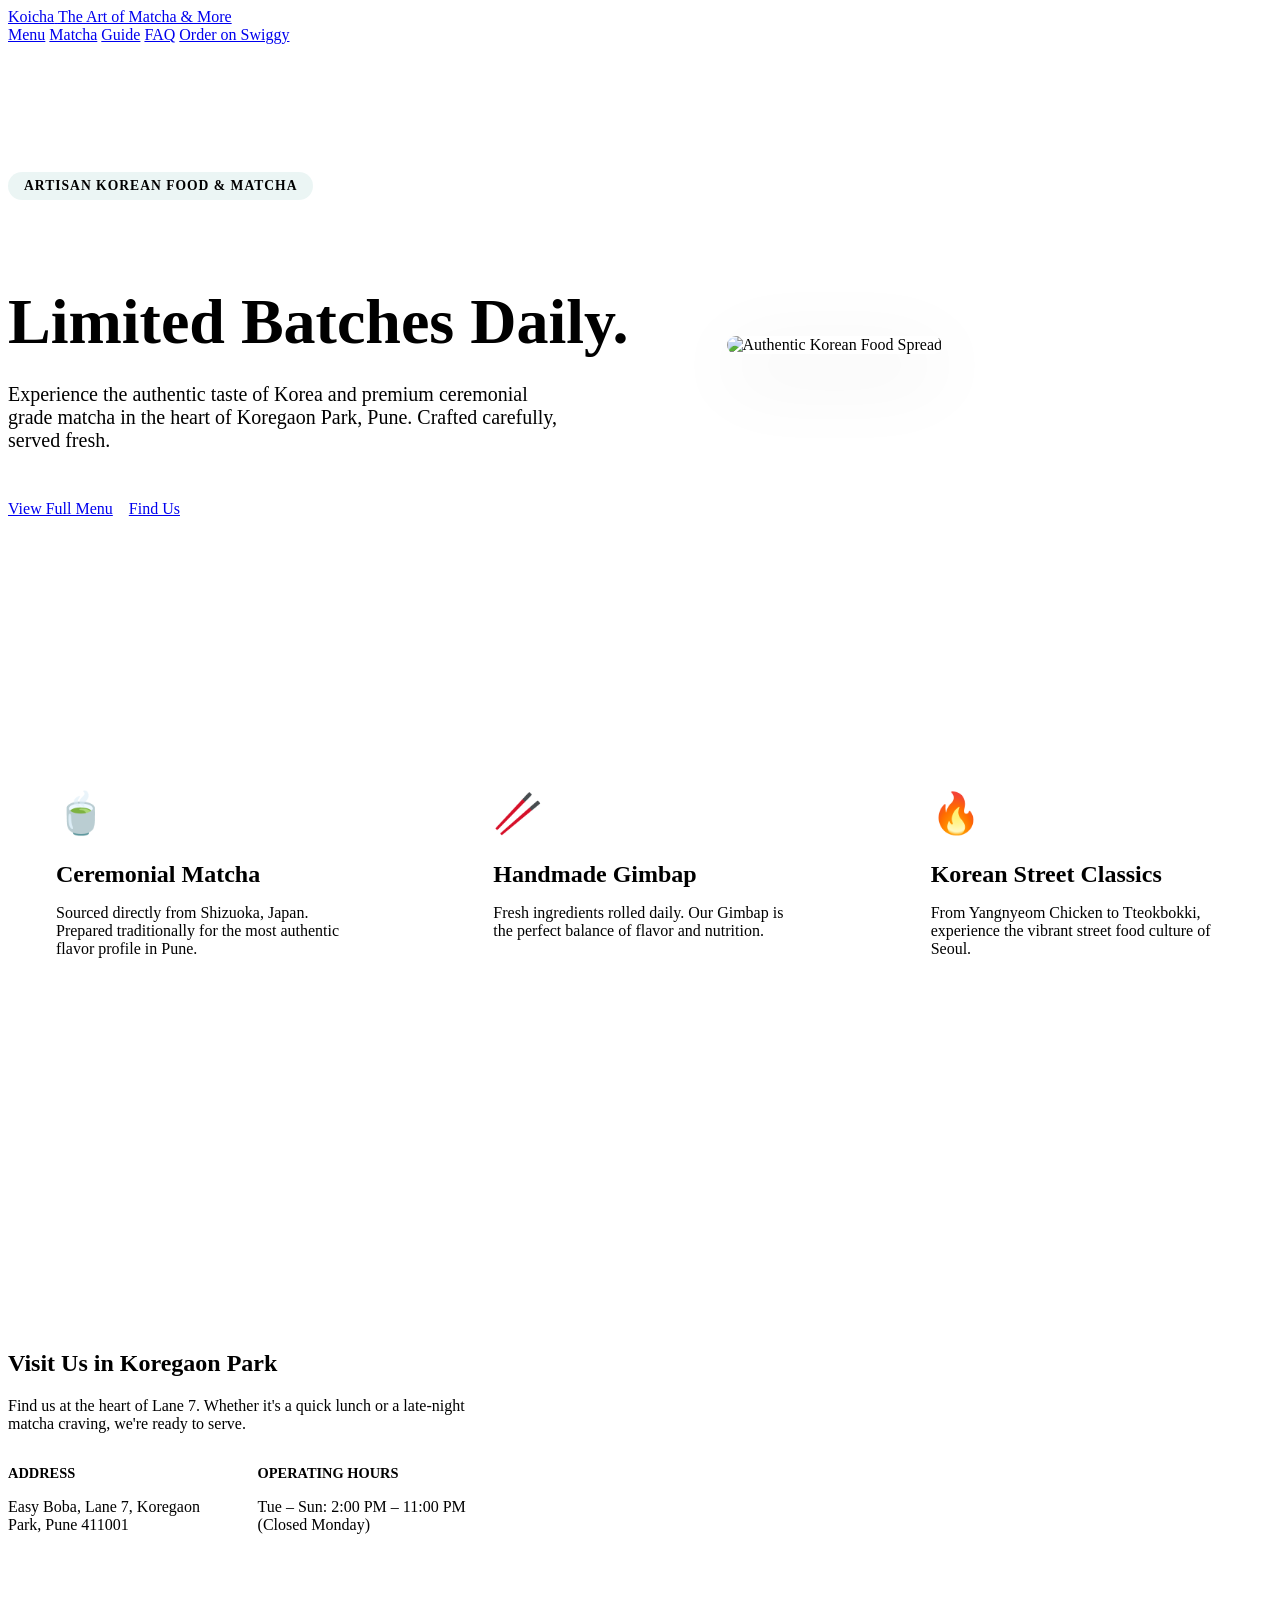
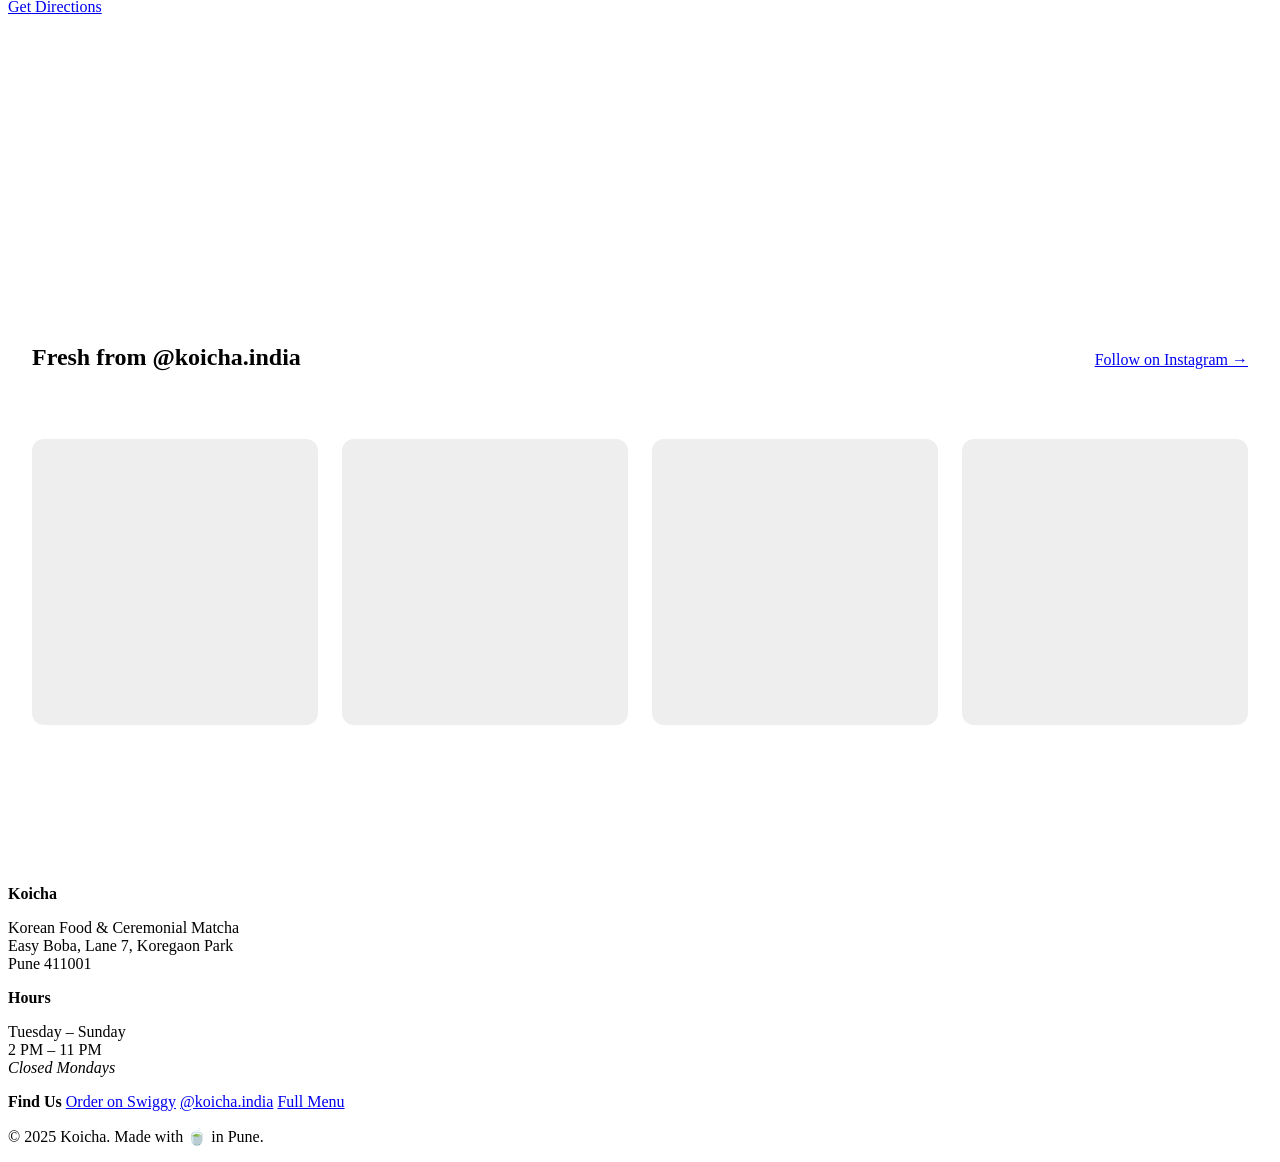
==== docs/index.html @ 4dc6f821 "generate docs folder for github pages" ====
<!DOCTYPE html>
<html lang="en-IN">

<head>
  <meta charset="UTF-8">
  <meta name="viewport" content="width=device-width, initial-scale=1.0">
  <meta name="robots" content="index, follow">
  <meta name="hreflang" content="en-IN">
  <meta name="google-site-verification" content="_fHPsxtyee8_tXVk5a6iUJv6ylZ6nNanxVfQYI6YvbE" />
  <title>Koicha — Korean Food & Matcha, Koregaon Park Pune</title>

  <meta name="description"
    content="Koicha — Authentic Korean Food & Ceremonial Matcha. Limited batches daily. Easy Boba, Lane 7, Koregaon Park, Pune. Open 2 PM–11 PM (Closed Mondays).">

  <!-- Open Graph -->
  <meta property="og:title" content="Koicha — Korean Food & Matcha Pune">
  <meta property="og:description"
    content="Authentic Korean Food & Ceremonial Grade Matcha in Koregaon Park, Pune. Limited Batches Daily.">
  <meta property="og:type" content="restaurant">
  <meta property="og:url" content="https://github.com/ishanlagrawal/koicha-seo-engine">
  <meta property="og:image"
    content="https://github.com/ishanlagrawal/koicha-seo-engine/static/images/koicha-korean-food-matcha-koregaon-park-pune.jpg">
  <meta property="og:locale" content="en_IN">

  <!-- Schema.org JSON-LD -->
  
<script type="application/ld+json">
{
  "@context": "https://schema.org",
  "@type": "Restaurant",
  "name": "Koicha",
  "address": {
    "@type": "PostalAddress",
    "streetAddress": "Easy Boba, Lane 7, Koregaon Park, Pune 411001"
  },
  "openingHoursSpecification": [
    {
      "@type": "OpeningHoursSpecification",
      "dayOfWeek": "https://schema.org/Tuesday",
      "opens": "14:00",
      "closes": "23:00"
    },
    {
      "@type": "OpeningHoursSpecification",
      "dayOfWeek": "https://schema.org/Wednesday",
      "opens": "14:00",
      "closes": "23:00"
    },
    {
      "@type": "OpeningHoursSpecification",
      "dayOfWeek": "https://schema.org/Thursday",
      "opens": "14:00",
      "closes": "23:00"
    },
    {
      "@type": "OpeningHoursSpecification",
      "dayOfWeek": "https://schema.org/Friday",
      "opens": "14:00",
      "closes": "23:00"
    },
    {
      "@type": "OpeningHoursSpecification",
      "dayOfWeek": "https://schema.org/Saturday",
      "opens": "14:00",
      "closes": "23:00"
    },
    {
      "@type": "OpeningHoursSpecification",
      "dayOfWeek": "https://schema.org/Sunday",
      "opens": "14:00",
      "closes": "23:00"
    }
  ],
  "hasMenu": {
    "@type": "Menu",
    "hasMenuSection": [
      {
        "@type": "MenuSection",
        "name": "Chicken",
        "hasMenuItem": [
          {
            "@type": "MenuItem",
            "name": "Korean Fried Chicken",
            "description": "Crispy fried chicken with spicy Korean sauce",
            "offers": {
              "@type": "Offer",
              "price": "349",
              "priceCurrency": "INR"
            }
          },
          {
            "@type": "MenuItem",
            "name": "K-fried Yangnyeom Soya Chicken",
            "description": "Soya sauce marinated chicken, crispy fried",
            "offers": {
              "@type": "Offer",
              "price": "389",
              "priceCurrency": "INR"
            }
          }
        ]
      },
      {
        "@type": "MenuSection",
        "name": "Soup",
        "hasMenuItem": [
          {
            "@type": "MenuItem",
            "name": "Kimchi Soup",
            "description": "Spicy kimchi soup with vegetables",
            "offers": {
              "@type": "Offer",
              "price": "329",
              "priceCurrency": "INR"
            },
            "suitableForDiet": "https://schema.org/VegetarianDiet"
          }
        ]
      },
      {
        "@type": "MenuSection",
        "name": "Rice",
        "hasMenuItem": [
          {
            "@type": "MenuItem",
            "name": "Fried Rice with Kimchi",
            "description": "Kimchi fried rice with vegetables",
            "offers": {
              "@type": "Offer",
              "price": "329",
              "priceCurrency": "INR"
            },
            "suitableForDiet": "https://schema.org/VegetarianDiet"
          }
        ]
      },
      {
        "@type": "MenuSection",
        "name": "Gimbap",
        "hasMenuItem": [
          {
            "@type": "MenuItem",
            "name": "Veg Gimbap",
            "description": "Veg gimbap with rice and vegetables",
            "offers": {
              "@type": "Offer",
              "price": "249",
              "priceCurrency": "INR"
            },
            "suitableForDiet": "https://schema.org/VegetarianDiet"
          },
          {
            "@type": "MenuItem",
            "name": "Egg Gimbap",
            "description": "Egg gimbap with rice and vegetables",
            "offers": {
              "@type": "Offer",
              "price": "249",
              "priceCurrency": "INR"
            },
            "suitableForDiet": "https://schema.org/VegetarianDiet"
          },
          {
            "@type": "MenuItem",
            "name": "Chicken Gimbap",
            "description": "Chicken gimbap with rice and vegetables",
            "offers": {
              "@type": "Offer",
              "price": "289",
              "priceCurrency": "INR"
            }
          },
          {
            "@type": "MenuItem",
            "name": "Tuna Gimbap",
            "description": "Tuna gimbap with rice and vegetables",
            "offers": {
              "@type": "Offer",
              "price": "329",
              "priceCurrency": "INR"
            }
          }
        ]
      },
      {
        "@type": "MenuSection",
        "name": "Tteokbokki",
        "hasMenuItem": [
          {
            "@type": "MenuItem",
            "name": "Tteokbokki",
            "description": "Spicy tteokbokki with rice cakes",
            "offers": {
              "@type": "Offer",
              "price": "349",
              "priceCurrency": "INR"
            },
            "suitableForDiet": "https://schema.org/VegetarianDiet"
          },
          {
            "@type": "MenuItem",
            "name": "Cream Chicken Tteokbokki",
            "description": "Creamy chicken tteokbokki with rice cakes",
            "offers": {
              "@type": "Offer",
              "price": "389",
              "priceCurrency": "INR"
            }
          },
          {
            "@type": "MenuItem",
            "name": "Fish Tteokbokki",
            "description": "Fish tteokbokki with rice cakes",
            "offers": {
              "@type": "Offer",
              "price": "389",
              "priceCurrency": "INR"
            }
          },
          {
            "@type": "MenuItem",
            "name": "Classic Tteokbokki",
            "description": "Classic tteokbokki with rice cakes",
            "offers": {
              "@type": "Offer",
              "price": "389",
              "priceCurrency": "INR"
            },
            "suitableForDiet": "https://schema.org/VegetarianDiet"
          }
        ]
      },
      {
        "@type": "MenuSection",
        "name": "Bibimbap",
        "hasMenuItem": [
          {
            "@type": "MenuItem",
            "name": "Veg Bibimbap",
            "description": "Veg bibimbap with mixed vegetables",
            "offers": {
              "@type": "Offer",
              "price": "299",
              "priceCurrency": "INR"
            },
            "suitableForDiet": "https://schema.org/VegetarianDiet"
          },
          {
            "@type": "MenuItem",
            "name": "Chicken Bibimbap",
            "description": "Chicken bibimbap with mixed vegetables",
            "offers": {
              "@type": "Offer",
              "price": "349",
              "priceCurrency": "INR"
            }
          }
        ]
      },
      {
        "@type": "MenuSection",
        "name": "Katsu",
        "hasMenuItem": [
          {
            "@type": "MenuItem",
            "name": "Bulgogi Katsu",
            "description": "Marinated beef katsu with rice",
            "offers": {
              "@type": "Offer",
              "price": "399",
              "priceCurrency": "INR"
            }
          }
        ]
      },
      {
        "@type": "MenuSection",
        "name": "Drinks",
        "hasMenuItem": [
          {
            "@type": "MenuItem",
            "name": "Blueberry Matcha Latte",
            "description": "Blueberry matcha latte with ceremonial grade matcha",
            "offers": {
              "@type": "Offer",
              "price": "379",
              "priceCurrency": "INR"
            },
            "suitableForDiet": "https://schema.org/VegetarianDiet"
          },
          {
            "@type": "MenuItem",
            "name": "Banana Matcha Latte",
            "description": "Banana matcha latte with ceremonial grade matcha",
            "offers": {
              "@type": "Offer",
              "price": "379",
              "priceCurrency": "INR"
            },
            "suitableForDiet": "https://schema.org/VegetarianDiet"
          },
          {
            "@type": "MenuItem",
            "name": "Mango Matcha Latte",
            "description": "Mango matcha latte with ceremonial grade matcha",
            "offers": {
              "@type": "Offer",
              "price": "349",
              "priceCurrency": "INR"
            },
            "suitableForDiet": "https://schema.org/VegetarianDiet"
          },
          {
            "@type": "MenuItem",
            "name": "Strawberry Matcha Latte",
            "description": "Strawberry matcha latte with ceremonial grade matcha",
            "offers": {
              "@type": "Offer",
              "price": "349",
              "priceCurrency": "INR"
            },
            "suitableForDiet": "https://schema.org/VegetarianDiet"
          },
          {
            "@type": "MenuItem",
            "name": "Iced Matcha Cococha",
            "description": "Iced matcha cococha with ceremonial grade matcha",
            "offers": {
              "@type": "Offer",
              "price": "299",
              "priceCurrency": "INR"
            },
            "suitableForDiet": "https://schema.org/VegetarianDiet"
          }
        ]
      },
      {
        "@type": "MenuSection",
        "name": "Specials",
        "hasMenuItem": [
          {
            "@type": "MenuItem",
            "name": "SEOUL SOLD OUT",
            "description": "Limited edition Seoul sold out dish",
            "offers": {
              "@type": "Offer",
              "price": "499",
              "priceCurrency": "INR"
            }
          }
        ]
      }
    ]
  }
}
</script>


  <!-- Fonts -->
  <link rel="preconnect" href="https://fonts.googleapis.com">
  <link rel="preconnect" href="https://fonts.gstatic.com" crossorigin>
  <link
    href="https://fonts.googleapis.com/css2?family=Inter:wght@400;500;600;700&family=Playfair+Display:wght@700&display=swap"
    rel="stylesheet">

  <!-- Styles -->
  <link rel="stylesheet" href="https://github.com/ishanlagrawal/koicha-seo-engine/static/css/style.css">

  
<style>
.hero-home { padding: 8rem 0; background-color: var(--white); overflow: hidden; }
.hero-grid { display: grid; grid-template-columns: 1.2fr 1fr; gap: 4rem; align-items: center; }
.badge { display: inline-block; padding: 6px 16px; background-color: rgba(58, 157, 143, 0.1); color: var(--primary); border-radius: 30px; font-weight: 700; font-size: 0.85rem; text-transform: uppercase; letter-spacing: 1px; margin-bottom: 2rem; }
.hero-text h1 { font-size: 4rem; margin-bottom: 1.5rem; }
.hero-description { font-size: 1.25rem; color: var(--text-light); margin-bottom: 3rem; max-width: 550px; }
.hero-actions { display: flex; gap: 1rem; }

.hero-img { width: 100%; height: auto; border-radius: 24px; box-shadow: 0 20px 80px rgba(0,0,0,0.1); }

.features { padding: 6rem 0; background-color: var(--secondary); }
.features-grid { display: grid; grid-template-columns: repeat(3, 1fr); gap: 3rem; }
.feature { background: var(--white); padding: 3rem; border-radius: 20px; box-shadow: var(--shadow); }
.feature-icon { font-size: 2.5rem; margin-bottom: 1.5rem; }
.feature h3 { font-family: var(--font-main); font-size: 1.5rem; margin-bottom: 1rem; }

.location-section { padding: 8rem 0; background-color: var(--white); }
.l-grid { display: grid; grid-template-columns: 1fr 1.5fr; gap: 6rem; align-items: center; }
.l-details { display: grid; grid-template-columns: 1fr 1fr; gap: 2rem; margin: 2rem 0 3rem; }
.l-item strong { display: block; margin-bottom: 0.5rem; color: var(--primary); font-size: 0.9rem; text-transform: uppercase; }

.instagram-tease { padding: 6rem 1.5rem 10rem; }
.ig-header { display: flex; justify-content: space-between; align-items: baseline; margin-bottom: 3rem; }
.ig-grid { display: grid; grid-template-columns: repeat(4, 1fr); gap: 1.5rem; }
.ig-box { aspect-ratio: 1; background-color: #eee; border-radius: 12px; }

@media (max-width: 992px) {
  .hero-grid, .l-grid, .features-grid { grid-template-columns: 1fr; }
  .hero-home { padding: 4rem 0; }
  .hero-text { text-align: center; }
  .hero-description { margin: 0 auto 3rem; }
  .hero-actions { justify-content: center; }
  .ig-grid { grid-template-columns: 1fr 1fr; }
}
</style>

</head>

<body>

  <!-- Header / Nav -->
  <header class="site-header">
    <div class="container">
      <a href="https://github.com/ishanlagrawal/koicha-seo-engine/" class="logo" aria-label="Koicha Home">
        <span class="logo-text">Koicha</span>
        <span class="logo-tagline">The Art of Matcha & More</span>
      </a>
      <nav class="main-nav" aria-label="Main navigation">
        <a href="https://github.com/ishanlagrawal/koicha-seo-engine/menu.html">Menu</a>
        <a href="https://github.com/ishanlagrawal/koicha-seo-engine/matcha-pune.html">Matcha</a>
        <a href="https://github.com/ishanlagrawal/koicha-seo-engine/korean-food-pune-guide.html">Guide</a>
        <a href="https://github.com/ishanlagrawal/koicha-seo-engine/faq.html">FAQ</a>
        <a href="https://www.swiggy.com/direct/brand/771805" class="btn btn-primary" target="_blank" rel="noopener"
          id="order-swiggy-nav">Order on Swiggy</a>
      </nav>
    </div>
  </header>

  <!-- Page Content -->
  <main id="main-content">
    
<section class="hero-home">
  <div class="container hero-grid">
    <div class="hero-text">
      <span class="badge">Artisan Korean Food & Matcha</span>
      <h1>Limited Batches Daily.</h1>
      <p class="hero-description">Experience the authentic taste of Korea and premium ceremonial grade matcha in the heart of Koregaon Park, Pune. Crafted carefully, served fresh.</p>
      <div class="hero-actions">
        <a href="https://github.com/ishanlagrawal/koicha-seo-engine/menu.html" class="btn btn-primary btn-large">View Full Menu</a>
        <a href="#location" class="btn btn-secondary btn-large">Find Us</a>
      </div>
    </div>
    <div class="hero-image-container">
      <!-- Image placeholder logic: we will use a generated image later if the user provides HQ photos -->
      <div class="image-box">
        <img src="https://images.unsplash.com/photo-1590301157890-4810ed352733?auto=format&fit=crop&q=80&w=1000" alt="Authentic Korean Food Spread" class="hero-img">
      </div>
    </div>
  </div>
</section>

<section class="features">
  <div class="container features-grid">
    <div class="feature">
      <div class="feature-icon">🍵</div>
      <h3>Ceremonial Matcha</h3>
      <p>Sourced directly from Shizuoka, Japan. Prepared traditionally for the most authentic flavor profile in Pune.</p>
    </div>
    <div class="feature">
      <div class="feature-icon">🥢</div>
      <h3>Handmade Gimbap</h3>
      <p>Fresh ingredients rolled daily. Our Gimbap is the perfect balance of flavor and nutrition.</p>
    </div>
    <div class="feature">
      <div class="feature-icon">🔥</div>
      <h3>Korean Street Classics</h3>
      <p>From Yangnyeom Chicken to Tteokbokki, experience the vibrant street food culture of Seoul.</p>
    </div>
  </div>
</section>

<section id="location" class="location-section">
  <div class="container l-grid">
    <div class="l-info">
      <h2>Visit Us in Koregaon Park</h2>
      <p>Find us at the heart of Lane 7. Whether it's a quick lunch or a late-night matcha craving, we're ready to serve.</p>
      
      <div class="l-details">
        <div class="l-item">
          <strong>Address</strong>
          <p>Easy Boba, Lane 7, Koregaon Park, Pune 411001</p>
        </div>
        <div class="l-item">
          <strong>Operating Hours</strong>
          <p>Tue – Sun: 2:00 PM – 11:00 PM<br>(Closed Monday)</p>
        </div>
      </div>
      
      <a href="https://www.google.com/maps/dir/?api=1&destination=Easy+Boba+Lane+7+Koregaon+Park+Pune" class="btn btn-primary" target="_blank">Get Directions</a>
    </div>
    <div class="l-map">
      <iframe src="https://www.google.com/maps/embed?pb=!1m18!1m12!1m3!1d3782.723!2d73.894!3d18.539!2m3!1f0!2f0!3f0!3m2!1i1024!2i768!4f13.1!3m3!1m2!1s0x0%3A0x0!2zMTjCsDMyJzIwLjQiTiA3M8KwNTMnMzguNCJF!5e0!3m2!1sen!2sin!4v1680000000000!5m2!1sen!2sin" width="100%" height="450" style="border:0;" allowfullscreen="" loading="lazy"></iframe>
    </div>
  </div>
</section>

<section class="instagram-tease container">
  <div class="ig-header">
    <h2>Fresh from @koicha.india</h2>
    <a href="https://www.instagram.com/koicha.india" target="_blank">Follow on Instagram →</a>
  </div>
  <div class="ig-grid">
    <!-- These will be dynamic placeholders -->
    <div class="ig-box"></div>
    <div class="ig-box"></div>
    <div class="ig-box"></div>
    <div class="ig-box"></div>
  </div>
</section>

  </main>

  <!-- Footer -->
  <footer class="site-footer">
    <div class="container">
      <div class="footer-grid">
        <div class="footer-brand">
          <strong>Koicha</strong>
          <p>Korean Food & Ceremonial Matcha<br>Easy Boba, Lane 7, Koregaon Park<br>Pune 411001</p>
        </div>
        <div class="footer-hours">
          <strong>Hours</strong>
          <p>Tuesday – Sunday<br>2 PM – 11 PM<br><em>Closed Mondays</em></p>
        </div>
        <div class="footer-links">
          <strong>Find Us</strong>
          <a href="https://www.swiggy.com/direct/brand/771805" target="_blank" rel="noopener">Order on Swiggy</a>
          <a href="https://www.instagram.com/koicha.india" target="_blank" rel="noopener">@koicha.india</a>
          <a href="https://github.com/ishanlagrawal/koicha-seo-engine/menu.html">Full Menu</a>
        </div>
      </div>
      <div class="footer-bottom">
        <p>&copy; 2025 Koicha. Made with 🍵 in Pune.</p>
      </div>
    </div>
  </footer>

</body>

</html>
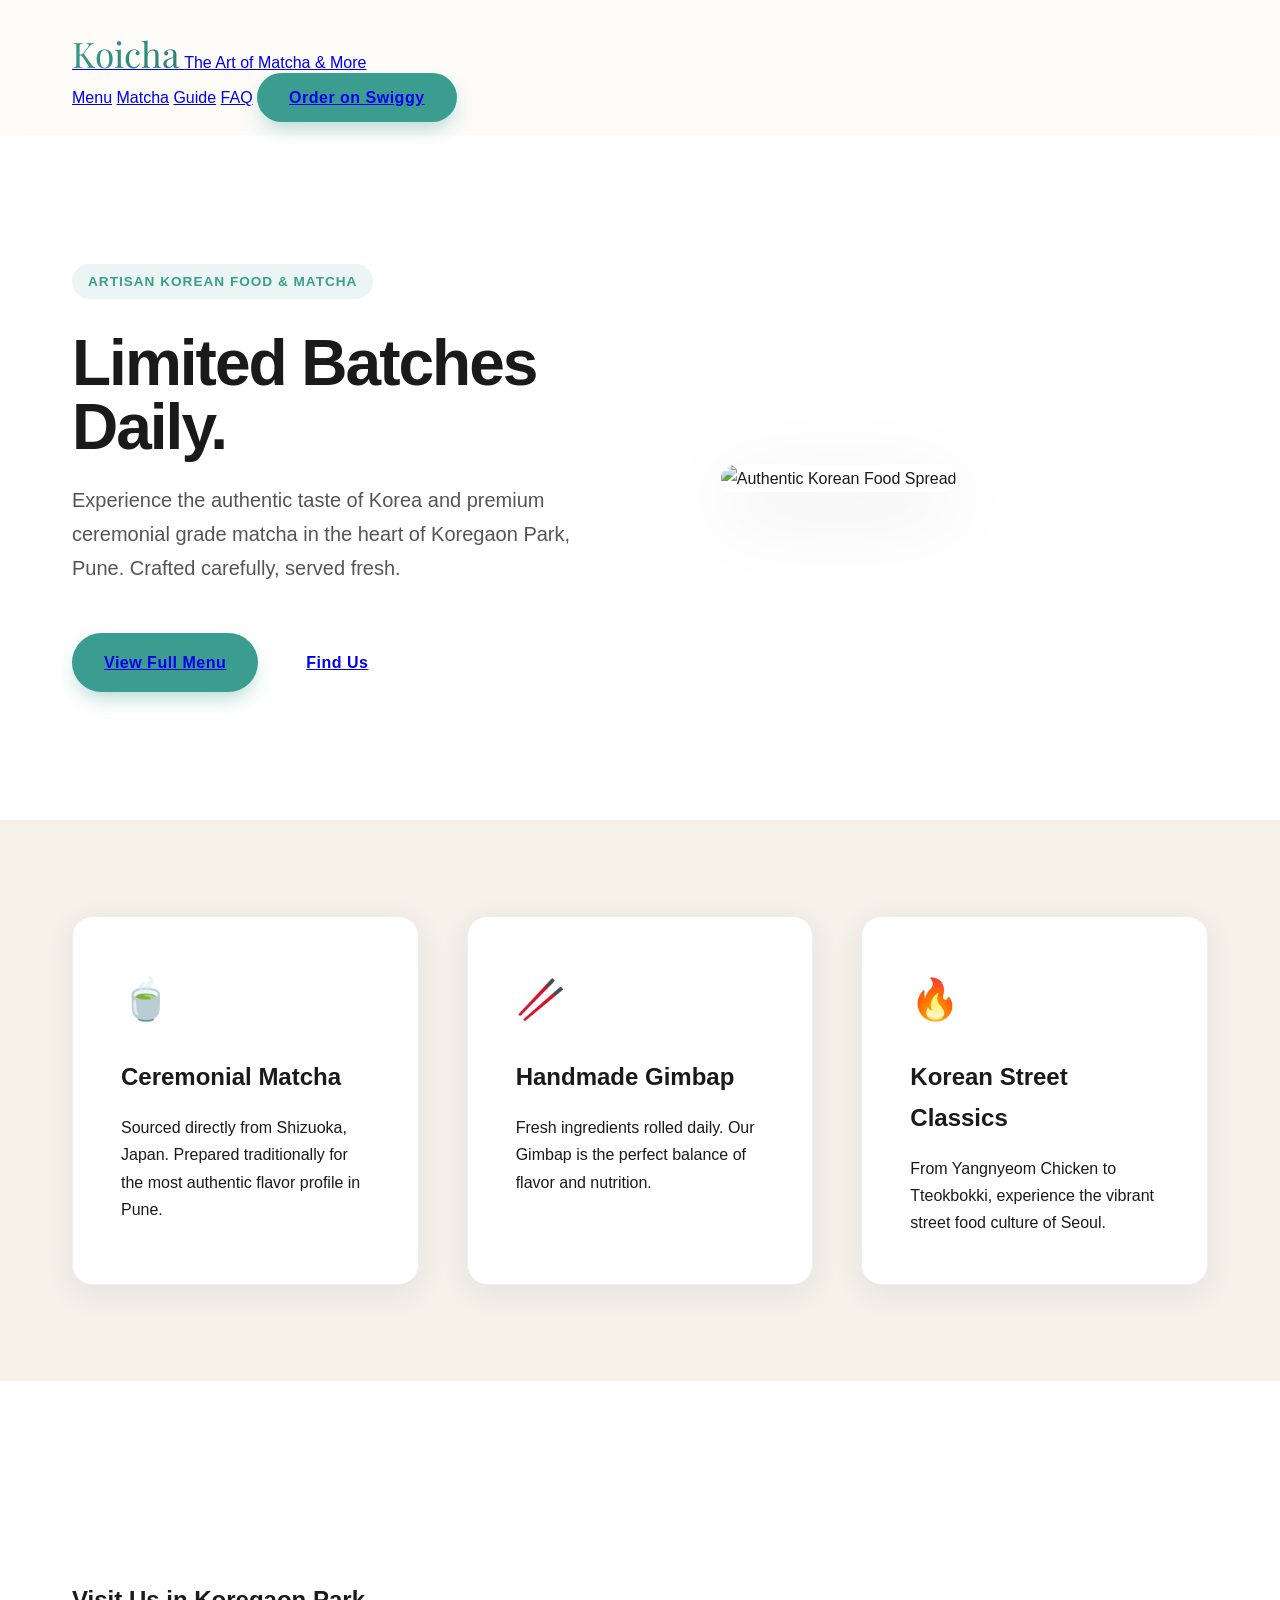
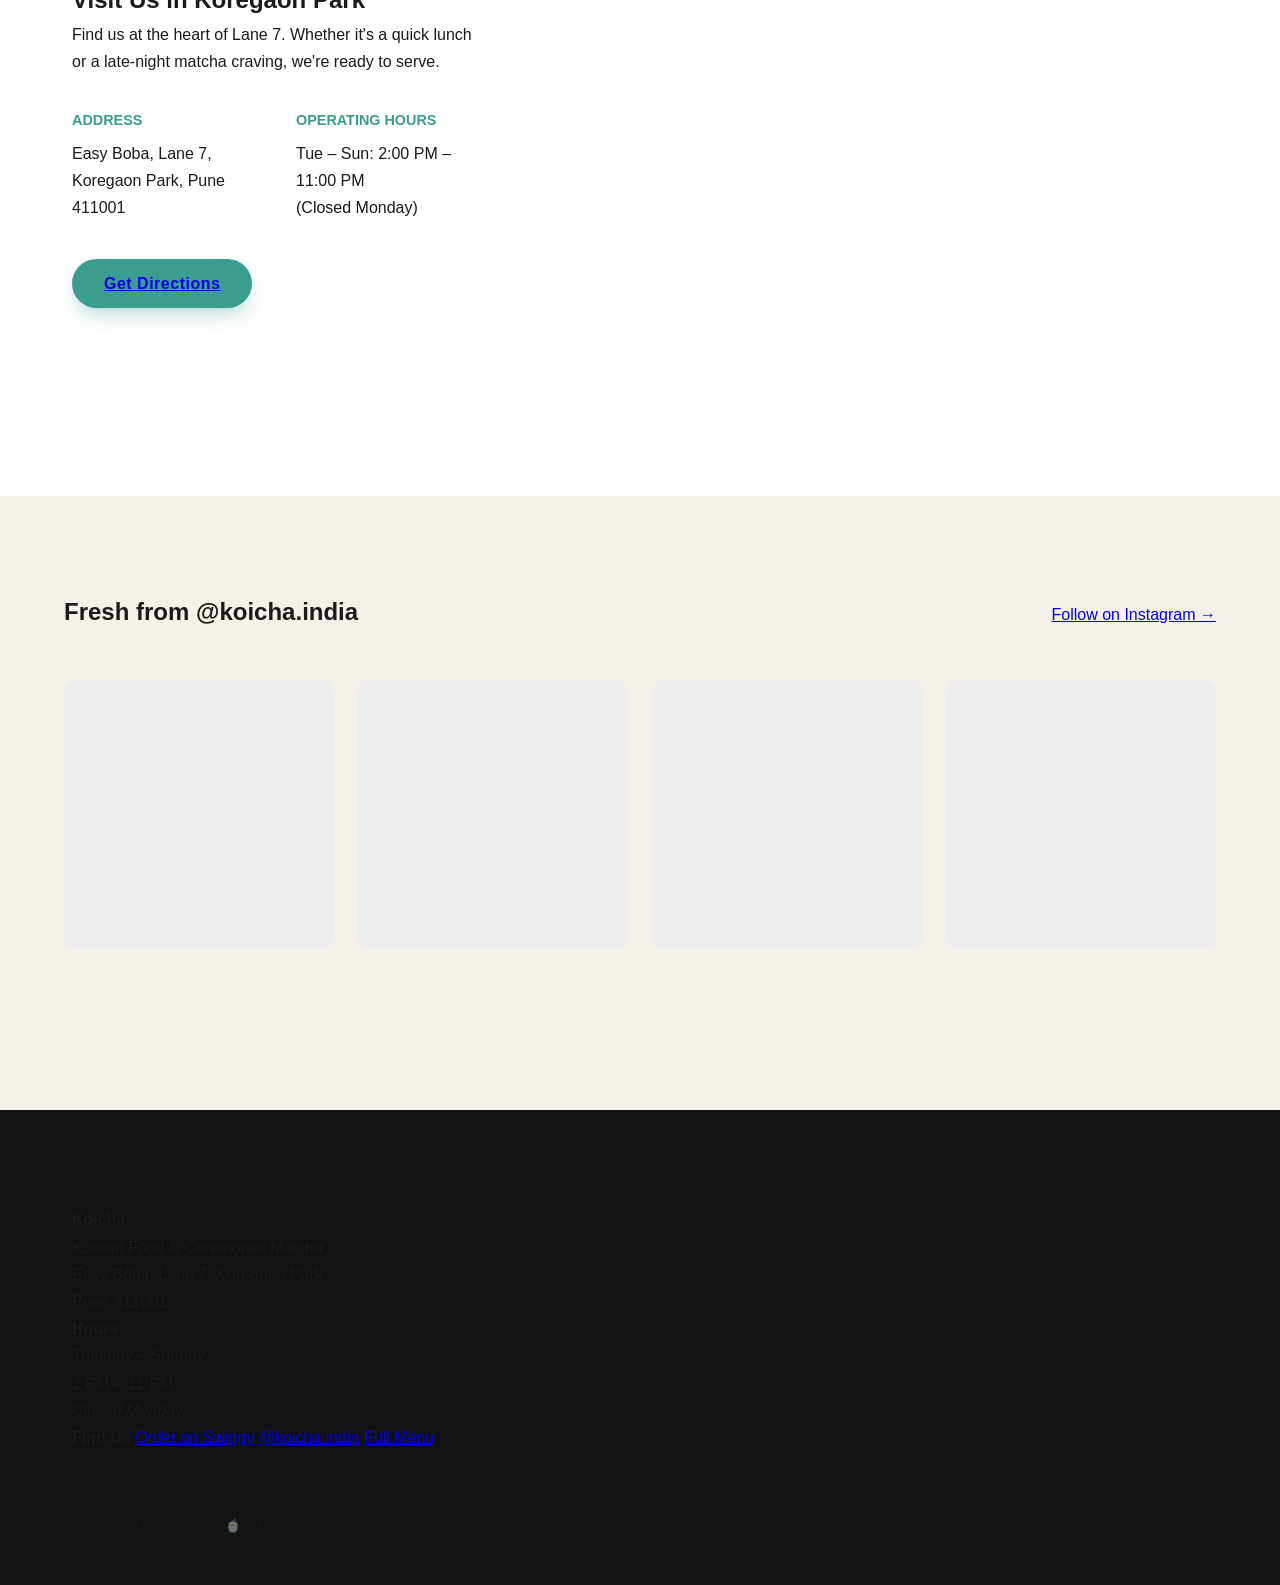
==== commit c886acb8: "Update Google Site Verification tag" ====
--- a/docs/index.html
+++ b/docs/index.html
@@ -6,7 +6,7 @@
   <meta name="viewport" content="width=device-width, initial-scale=1.0">
   <meta name="robots" content="index, follow">
   <meta name="hreflang" content="en-IN">
-  <meta name="google-site-verification" content="_fHPsxtyee8_tXVk5a6iUJv6ylZ6nNanxVfQYI6YvbE" />
+  <meta name="google-site-verification" content="llT2D9x0XZtXqb3noAcRtEFTZSmY3PTHypGUiV1_TGU" />
   <title>Koicha — Korean Food & Matcha, Koregaon Park Pune</title>
 
   <meta name="description"
@@ -17,9 +17,9 @@
   <meta property="og:description"
     content="Authentic Korean Food & Ceremonial Grade Matcha in Koregaon Park, Pune. Limited Batches Daily.">
   <meta property="og:type" content="restaurant">
-  <meta property="og:url" content="https://github.com/ishanlagrawal/koicha-seo-engine">
+  <meta property="og:url" content="https://ishanlagrawal.github.io/koicha-seo-engine">
   <meta property="og:image"
-    content="https://github.com/ishanlagrawal/koicha-seo-engine/static/images/koicha-korean-food-matcha-koregaon-park-pune.jpg">
+    content="https://ishanlagrawal.github.io/koicha-seo-engine/static/images/koicha-korean-food-matcha-koregaon-park-pune.jpg">
   <meta property="og:locale" content="en_IN">
 
   <!-- Schema.org JSON-LD -->
@@ -364,7 +364,7 @@
     rel="stylesheet">
 
   <!-- Styles -->
-  <link rel="stylesheet" href="https://github.com/ishanlagrawal/koicha-seo-engine/static/css/style.css">
+  <link rel="stylesheet" href="https://ishanlagrawal.github.io/koicha-seo-engine/static/css/style.css">
 
   
 <style>
@@ -410,15 +410,15 @@
   <!-- Header / Nav -->
   <header class="site-header">
     <div class="container">
-      <a href="https://github.com/ishanlagrawal/koicha-seo-engine/" class="logo" aria-label="Koicha Home">
+      <a href="https://ishanlagrawal.github.io/koicha-seo-engine/" class="logo" aria-label="Koicha Home">
         <span class="logo-text">Koicha</span>
         <span class="logo-tagline">The Art of Matcha & More</span>
       </a>
       <nav class="main-nav" aria-label="Main navigation">
-        <a href="https://github.com/ishanlagrawal/koicha-seo-engine/menu.html">Menu</a>
-        <a href="https://github.com/ishanlagrawal/koicha-seo-engine/matcha-pune.html">Matcha</a>
-        <a href="https://github.com/ishanlagrawal/koicha-seo-engine/korean-food-pune-guide.html">Guide</a>
-        <a href="https://github.com/ishanlagrawal/koicha-seo-engine/faq.html">FAQ</a>
+        <a href="https://ishanlagrawal.github.io/koicha-seo-engine/menu.html">Menu</a>
+        <a href="https://ishanlagrawal.github.io/koicha-seo-engine/matcha-pune.html">Matcha</a>
+        <a href="https://ishanlagrawal.github.io/koicha-seo-engine/korean-food-pune-guide.html">Guide</a>
+        <a href="https://ishanlagrawal.github.io/koicha-seo-engine/faq.html">FAQ</a>
         <a href="https://www.swiggy.com/direct/brand/771805" class="btn btn-primary" target="_blank" rel="noopener"
           id="order-swiggy-nav">Order on Swiggy</a>
       </nav>
@@ -435,7 +435,7 @@
       <h1>Limited Batches Daily.</h1>
       <p class="hero-description">Experience the authentic taste of Korea and premium ceremonial grade matcha in the heart of Koregaon Park, Pune. Crafted carefully, served fresh.</p>
       <div class="hero-actions">
-        <a href="https://github.com/ishanlagrawal/koicha-seo-engine/menu.html" class="btn btn-primary btn-large">View Full Menu</a>
+        <a href="https://ishanlagrawal.github.io/koicha-seo-engine/menu.html" class="btn btn-primary btn-large">View Full Menu</a>
         <a href="#location" class="btn btn-secondary btn-large">Find Us</a>
       </div>
     </div>
@@ -525,7 +525,7 @@
           <strong>Find Us</strong>
           <a href="https://www.swiggy.com/direct/brand/771805" target="_blank" rel="noopener">Order on Swiggy</a>
           <a href="https://www.instagram.com/koicha.india" target="_blank" rel="noopener">@koicha.india</a>
-          <a href="https://github.com/ishanlagrawal/koicha-seo-engine/menu.html">Full Menu</a>
+          <a href="https://ishanlagrawal.github.io/koicha-seo-engine/menu.html">Full Menu</a>
         </div>
       </div>
       <div class="footer-bottom">
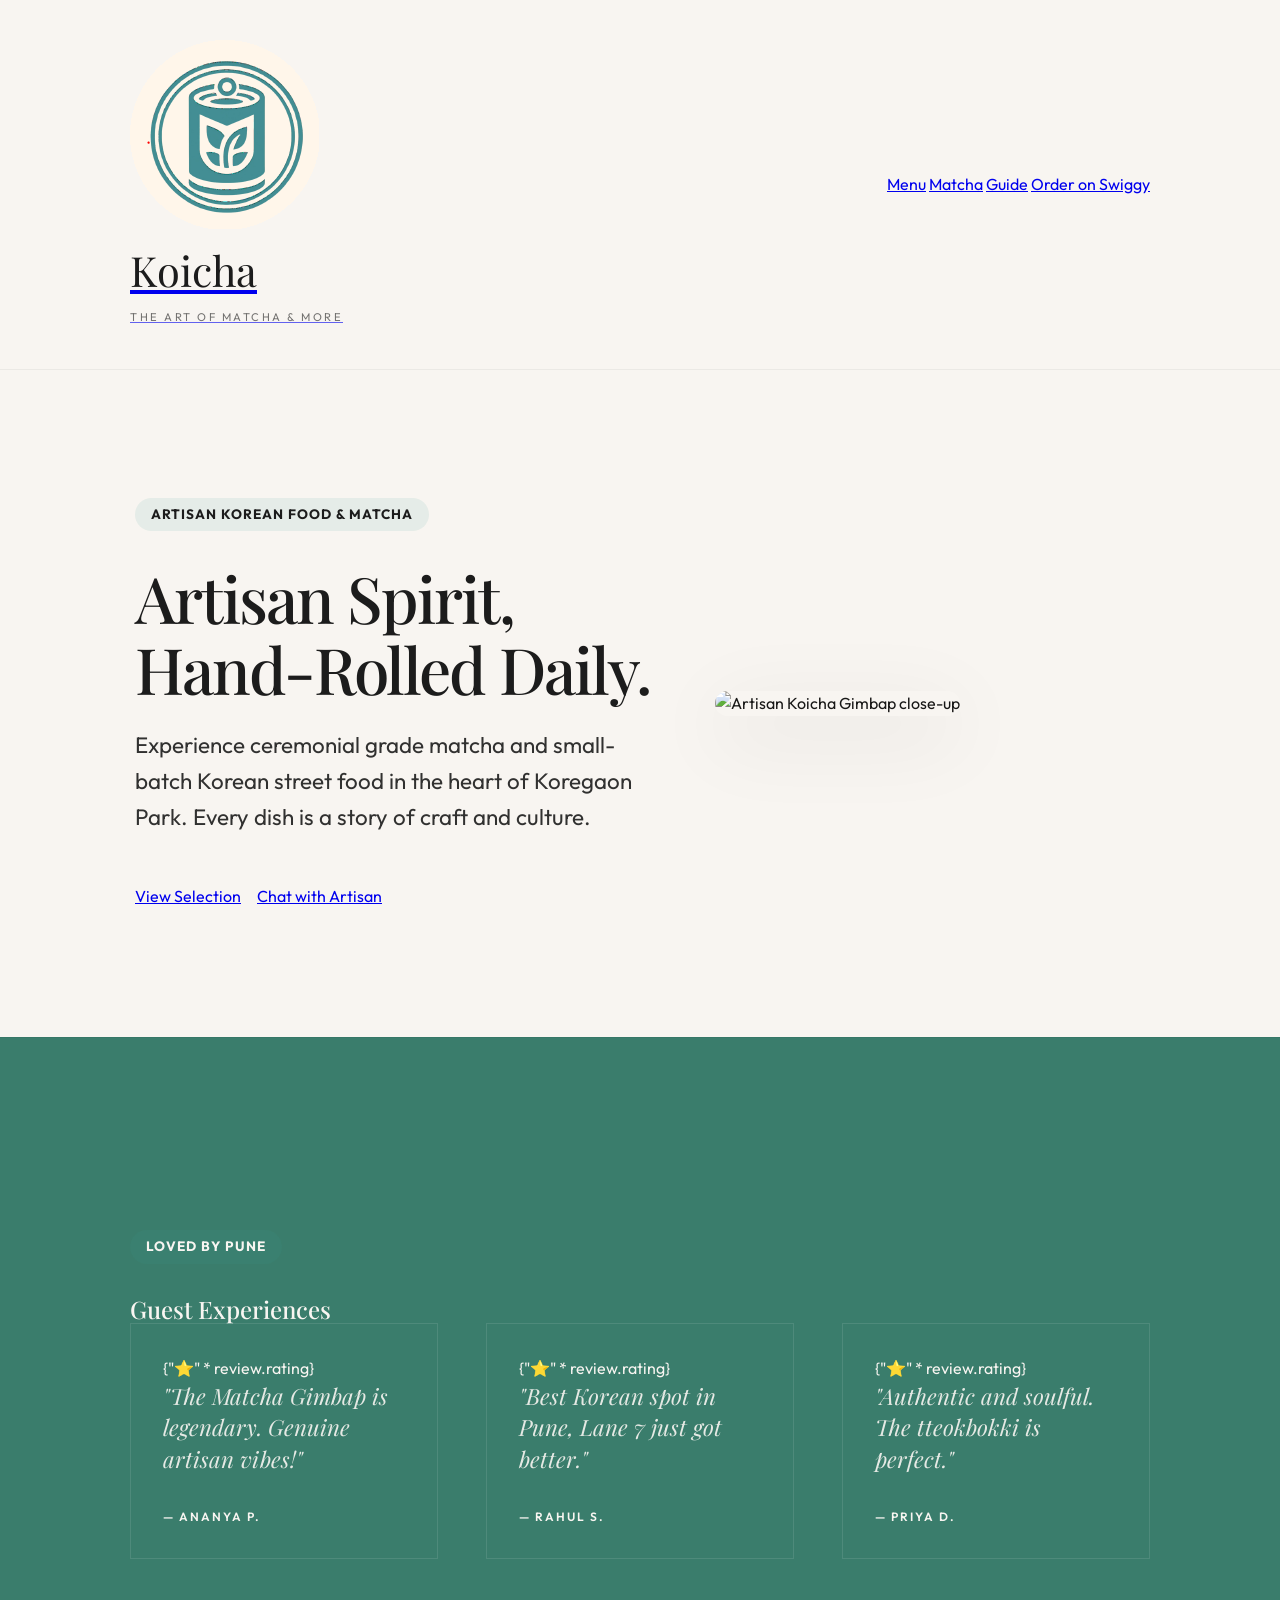
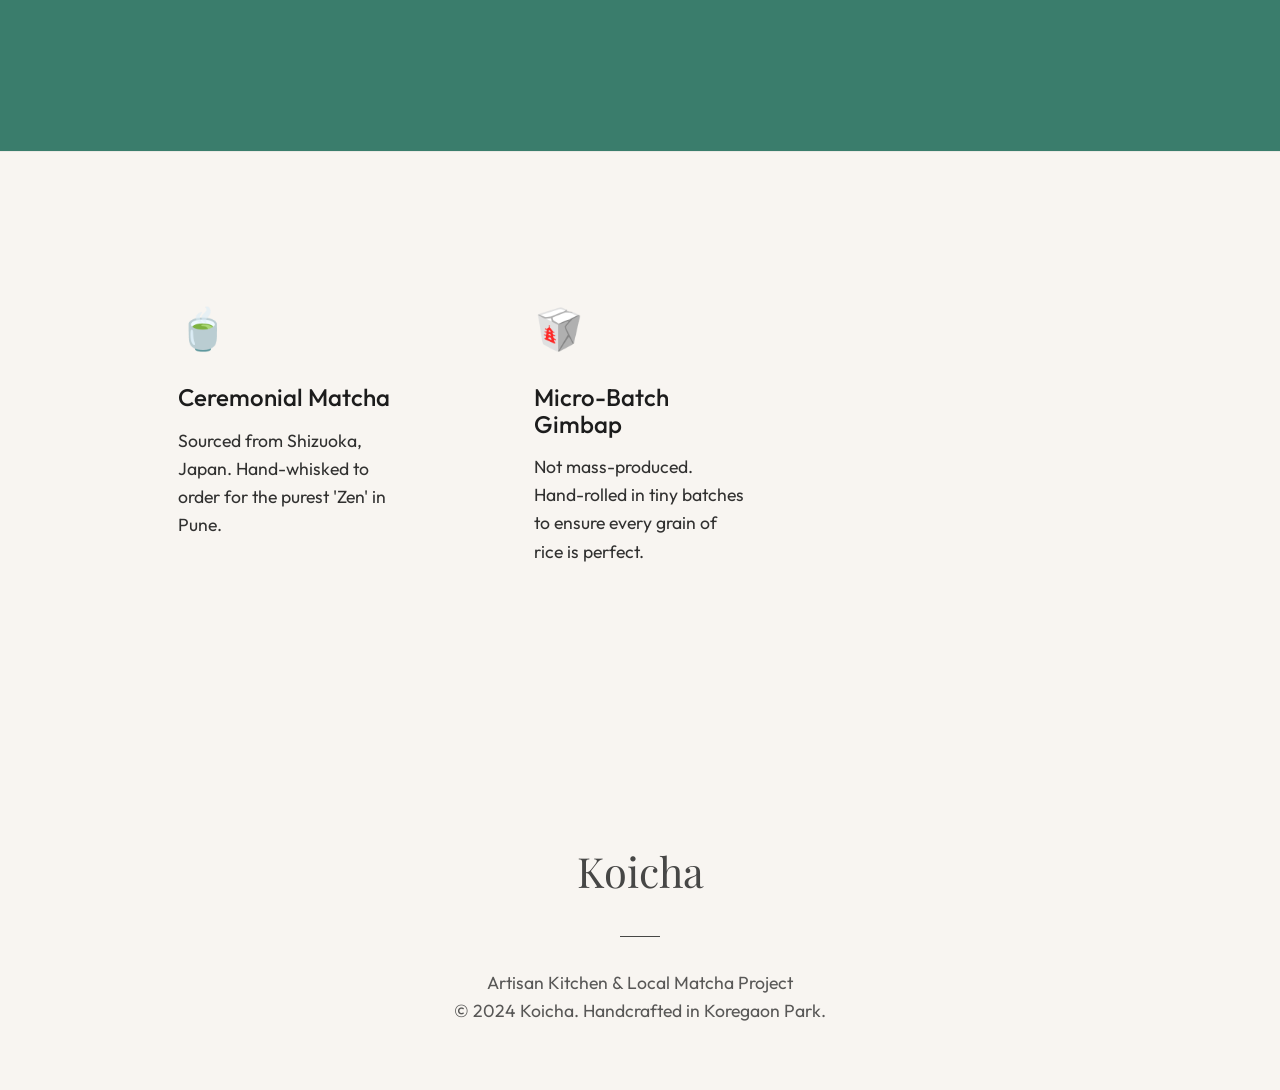
==== commit 944f70d4: "feat: Artisan Magazine upgrade + SEO Hardening (Phase 1-3)" ====
--- a/docs/index.html
+++ b/docs/index.html
@@ -12,15 +12,23 @@
   <meta name="description"
     content="Koicha — Authentic Korean Food & Ceremonial Matcha. Limited batches daily. Easy Boba, Lane 7, Koregaon Park, Pune. Open 2 PM–11 PM (Closed Mondays).">
 
+  <link rel="canonical" href="https://ishanlagrawal.github.io/koicha-seo-engine/">
+
   <!-- Open Graph -->
-  <meta property="og:title" content="Koicha — Korean Food & Matcha Pune">
+  <meta property="og:title" content="Koicha">
   <meta property="og:description"
-    content="Authentic Korean Food & Ceremonial Grade Matcha in Koregaon Park, Pune. Limited Batches Daily.">
+    content="Koicha — Authentic Korean Food & Ceremonial Matcha. Limited batches daily. Easy Boba, Lane 7, Koregaon Park, Pune. Open 2 PM–11 PM (Closed Mondays).">
   <meta property="og:type" content="restaurant">
-  <meta property="og:url" content="https://ishanlagrawal.github.io/koicha-seo-engine">
+  <meta property="og:url" content="https://ishanlagrawal.github.io/koicha-seo-engine/">
   <meta property="og:image"
     content="https://ishanlagrawal.github.io/koicha-seo-engine/static/images/koicha-korean-food-matcha-koregaon-park-pune.jpg">
   <meta property="og:locale" content="en_IN">
+
+  <!-- Twitter Card -->
+  <meta name="twitter:card" content="summary_large_image">
+  <meta name="twitter:title" content="Koicha">
+  <meta name="twitter:description" content="Koicha — Authentic Korean Food & Ceremonial Matcha. Limited batches daily. Easy Boba, Lane 7, Koregaon Park, Pune. Open 2 PM–11 PM (Closed Mondays).">
+  <meta name="twitter:image" content="https://ishanlagrawal.github.io/koicha-seo-engine/static/images/koicha-korean-food-matcha-koregaon-park-pune.jpg">
 
   <!-- Schema.org JSON-LD -->
   
@@ -409,16 +417,18 @@
 
   <!-- Header / Nav -->
   <header class="site-header">
-    <div class="container">
+    <div class="container site-header-inner">
       <a href="https://ishanlagrawal.github.io/koicha-seo-engine/" class="logo" aria-label="Koicha Home">
-        <span class="logo-text">Koicha</span>
-        <span class="logo-tagline">The Art of Matcha & More</span>
+        <img src="https://ishanlagrawal.github.io/koicha-seo-engine/static/images/koicha_logo_round.png" alt="Koicha Logo" class="header-logo-img">
+        <div class="logo-group">
+            <span class="logo-text">Koicha</span>
+            <span class="logo-tagline">The Art of Matcha & More</span>
+        </div>
       </a>
       <nav class="main-nav" aria-label="Main navigation">
         <a href="https://ishanlagrawal.github.io/koicha-seo-engine/menu.html">Menu</a>
         <a href="https://ishanlagrawal.github.io/koicha-seo-engine/matcha-pune.html">Matcha</a>
         <a href="https://ishanlagrawal.github.io/koicha-seo-engine/korean-food-pune-guide.html">Guide</a>
-        <a href="https://ishanlagrawal.github.io/koicha-seo-engine/faq.html">FAQ</a>
         <a href="https://www.swiggy.com/direct/brand/771805" class="btn btn-primary" target="_blank" rel="noopener"
           id="order-swiggy-nav">Order on Swiggy</a>
       </nav>
@@ -432,18 +442,47 @@
   <div class="container hero-grid">
     <div class="hero-text">
       <span class="badge">Artisan Korean Food & Matcha</span>
-      <h1>Limited Batches Daily.</h1>
-      <p class="hero-description">Experience the authentic taste of Korea and premium ceremonial grade matcha in the heart of Koregaon Park, Pune. Crafted carefully, served fresh.</p>
+      <h1>Artisan Spirit,<br>Hand-Rolled Daily.</h1>
+      <p class="hero-description">Experience ceremonial grade matcha and small-batch Korean street food in the heart of Koregaon Park. Every dish is a story of craft and culture.</p>
       <div class="hero-actions">
-        <a href="https://ishanlagrawal.github.io/koicha-seo-engine/menu.html" class="btn btn-primary btn-large">View Full Menu</a>
-        <a href="#location" class="btn btn-secondary btn-large">Find Us</a>
+        <a href="https://ishanlagrawal.github.io/koicha-seo-engine/menu.html" class="btn btn-primary btn-large">View Selection</a>
+        <a href="https://wa.me/917350858583" class="btn btn-secondary btn-large">Chat with Artisan</a>
       </div>
     </div>
     <div class="hero-image-container">
-      <!-- Image placeholder logic: we will use a generated image later if the user provides HQ photos -->
       <div class="image-box">
-        <img src="https://images.unsplash.com/photo-1590301157890-4810ed352733?auto=format&fit=crop&q=80&w=1000" alt="Authentic Korean Food Spread" class="hero-img">
+        <img src="https://ishanlagrawal.github.io/koicha-seo-engine/assets/blog/artisan_gimbap.png" alt="Artisan Koicha Gimbap close-up" class="hero-img">
       </div>
+    </div>
+  </div>
+</section>
+
+<section class="reviews-section">
+  <div class="container">
+    <div class="section-header center">
+      <span class="badge">Loved by Pune</span>
+      <h2>Guest Experiences</h2>
+    </div>
+    <div class="reviews-grid">
+      
+      <div class="review-card">
+        <div class="rating">{"⭐" * review.rating}</div>
+        <p class="review-text">"The Matcha Gimbap is legendary. Genuine artisan vibes!"</p>
+        <div class="review-author">— Ananya P.</div>
+      </div>
+      
+      <div class="review-card">
+        <div class="rating">{"⭐" * review.rating}</div>
+        <p class="review-text">"Best Korean spot in Pune, Lane 7 just got better."</p>
+        <div class="review-author">— Rahul S.</div>
+      </div>
+      
+      <div class="review-card">
+        <div class="rating">{"⭐" * review.rating}</div>
+        <p class="review-text">"Authentic and soulful. The tteokbokki is perfect."</p>
+        <div class="review-author">— Priya D.</div>
+      </div>
+      
     </div>
   </div>
 </section>
@@ -453,87 +492,62 @@
     <div class="feature">
       <div class="feature-icon">🍵</div>
       <h3>Ceremonial Matcha</h3>
-      <p>Sourced directly from Shizuoka, Japan. Prepared traditionally for the most authentic flavor profile in Pune.</p>
+      <p>Sourced from Shizuoka, Japan. Hand-whisked to order for the purest 'Zen' in Pune.</p>
     </div>
     <div class="feature">
-      <div class="feature-icon">🥢</div>
-      <h3>Handmade Gimbap</h3>
-      <p>Fresh ingredients rolled daily. Our Gimbap is the perfect balance of flavor and nutrition.</p>
-    </div>
-    <div class="feature">
-      <div class="feature-icon">🔥</div>
-      <h3>Korean Street Classics</h3>
-      <p>From Yangnyeom Chicken to Tteokbokki, experience the vibrant street food culture of Seoul.</p>
+      <div class="feature-icon">🥡</div>
+      <h3>Micro-Batch Gimbap</h3>
+      <p>Not mass-produced. Hand-rolled in tiny batches to ensure every grain of rice is perfect.</p>
     </div>
   </div>
 </section>
 
-<section id="location" class="location-section">
-  <div class="container l-grid">
-    <div class="l-info">
-      <h2>Visit Us in Koregaon Park</h2>
-      <p>Find us at the heart of Lane 7. Whether it's a quick lunch or a late-night matcha craving, we're ready to serve.</p>
-      
-      <div class="l-details">
-        <div class="l-item">
-          <strong>Address</strong>
-          <p>Easy Boba, Lane 7, Koregaon Park, Pune 411001</p>
-        </div>
-        <div class="l-item">
-          <strong>Operating Hours</strong>
-          <p>Tue – Sun: 2:00 PM – 11:00 PM<br>(Closed Monday)</p>
-        </div>
-      </div>
-      
-      <a href="https://www.google.com/maps/dir/?api=1&destination=Easy+Boba+Lane+7+Koregaon+Park+Pune" class="btn btn-primary" target="_blank">Get Directions</a>
-    </div>
-    <div class="l-map">
-      <iframe src="https://www.google.com/maps/embed?pb=!1m18!1m12!1m3!1d3782.723!2d73.894!3d18.539!2m3!1f0!2f0!3f0!3m2!1i1024!2i768!4f13.1!3m3!1m2!1s0x0%3A0x0!2zMTjCsDMyJzIwLjQiTiA3M8KwNTMnMzguNCJF!5e0!3m2!1sen!2sin!4v1680000000000!5m2!1sen!2sin" width="100%" height="450" style="border:0;" allowfullscreen="" loading="lazy"></iframe>
-    </div>
+  </main>
+
+  <!-- Mobile Conversion Bar (Lane 7 Guidance) -->
+  <div class="mobile-conversion-bar">
+    <a href="https://www.swiggy.com/direct/brand/771805" class="cta-item" target="_blank">
+      <span class="cta-icon">🥡</span>
+      <span class="cta-label">Order</span>
+    </a>
+    <a href="https://wa.me/917350858583" class="cta-item" target="_blank">
+      <span class="cta-icon">🍵</span>
+      <span class="cta-label">Chat</span>
+    </a>
+    <a href="https://maps.app.goo.gl/rn9ENjkKKTEPSPDq5" class="cta-item" target="_blank">
+      <span class="cta-icon">📍</span>
+      <span class="cta-label">Lane 7</span>
+    </a>
   </div>
-</section>
-
-<section class="instagram-tease container">
-  <div class="ig-header">
-    <h2>Fresh from @koicha.india</h2>
-    <a href="https://www.instagram.com/koicha.india" target="_blank">Follow on Instagram →</a>
-  </div>
-  <div class="ig-grid">
-    <!-- These will be dynamic placeholders -->
-    <div class="ig-box"></div>
-    <div class="ig-box"></div>
-    <div class="ig-box"></div>
-    <div class="ig-box"></div>
-  </div>
-</section>
-
-  </main>
 
   <!-- Footer -->
   <footer class="site-footer">
     <div class="container">
-      <div class="footer-grid">
-        <div class="footer-brand">
-          <strong>Koicha</strong>
-          <p>Korean Food & Ceremonial Matcha<br>Easy Boba, Lane 7, Koregaon Park<br>Pune 411001</p>
-        </div>
-        <div class="footer-hours">
-          <strong>Hours</strong>
-          <p>Tuesday – Sunday<br>2 PM – 11 PM<br><em>Closed Mondays</em></p>
-        </div>
-        <div class="footer-links">
-          <strong>Find Us</strong>
-          <a href="https://www.swiggy.com/direct/brand/771805" target="_blank" rel="noopener">Order on Swiggy</a>
-          <a href="https://www.instagram.com/koicha.india" target="_blank" rel="noopener">@koicha.india</a>
-          <a href="https://ishanlagrawal.github.io/koicha-seo-engine/menu.html">Full Menu</a>
-        </div>
+      <div class="logo-group">
+        <span class="logo-text">Koicha</span>
       </div>
-      <div class="footer-bottom">
-        <p>&copy; 2025 Koicha. Made with 🍵 in Pune.</p>
-      </div>
+      <div class="footer-line"></div>
+      <p>Artisan Kitchen & Local Matcha Project</p>
+      <p class="footer-bottom">© 2024 Koicha. Handcrafted in Koregaon Park.</p>
     </div>
   </footer>
 
+  <script>
+    // Reveal Observer for Premium Transitions
+    const observer = new IntersectionObserver((entries) => {
+      entries.forEach(entry => {
+        if (entry.isIntersecting) {
+          entry.target.classList.add('revealed');
+        }
+      });
+    }, { threshold: 0.1 });
+
+    document.querySelectorAll('section, .menu-card, .review-card, .menu-item-card').forEach(el => {
+      el.setAttribute('data-reveal', '');
+      observer.observe(el);
+    });
+  </script>
+
 </body>
 
 </html>
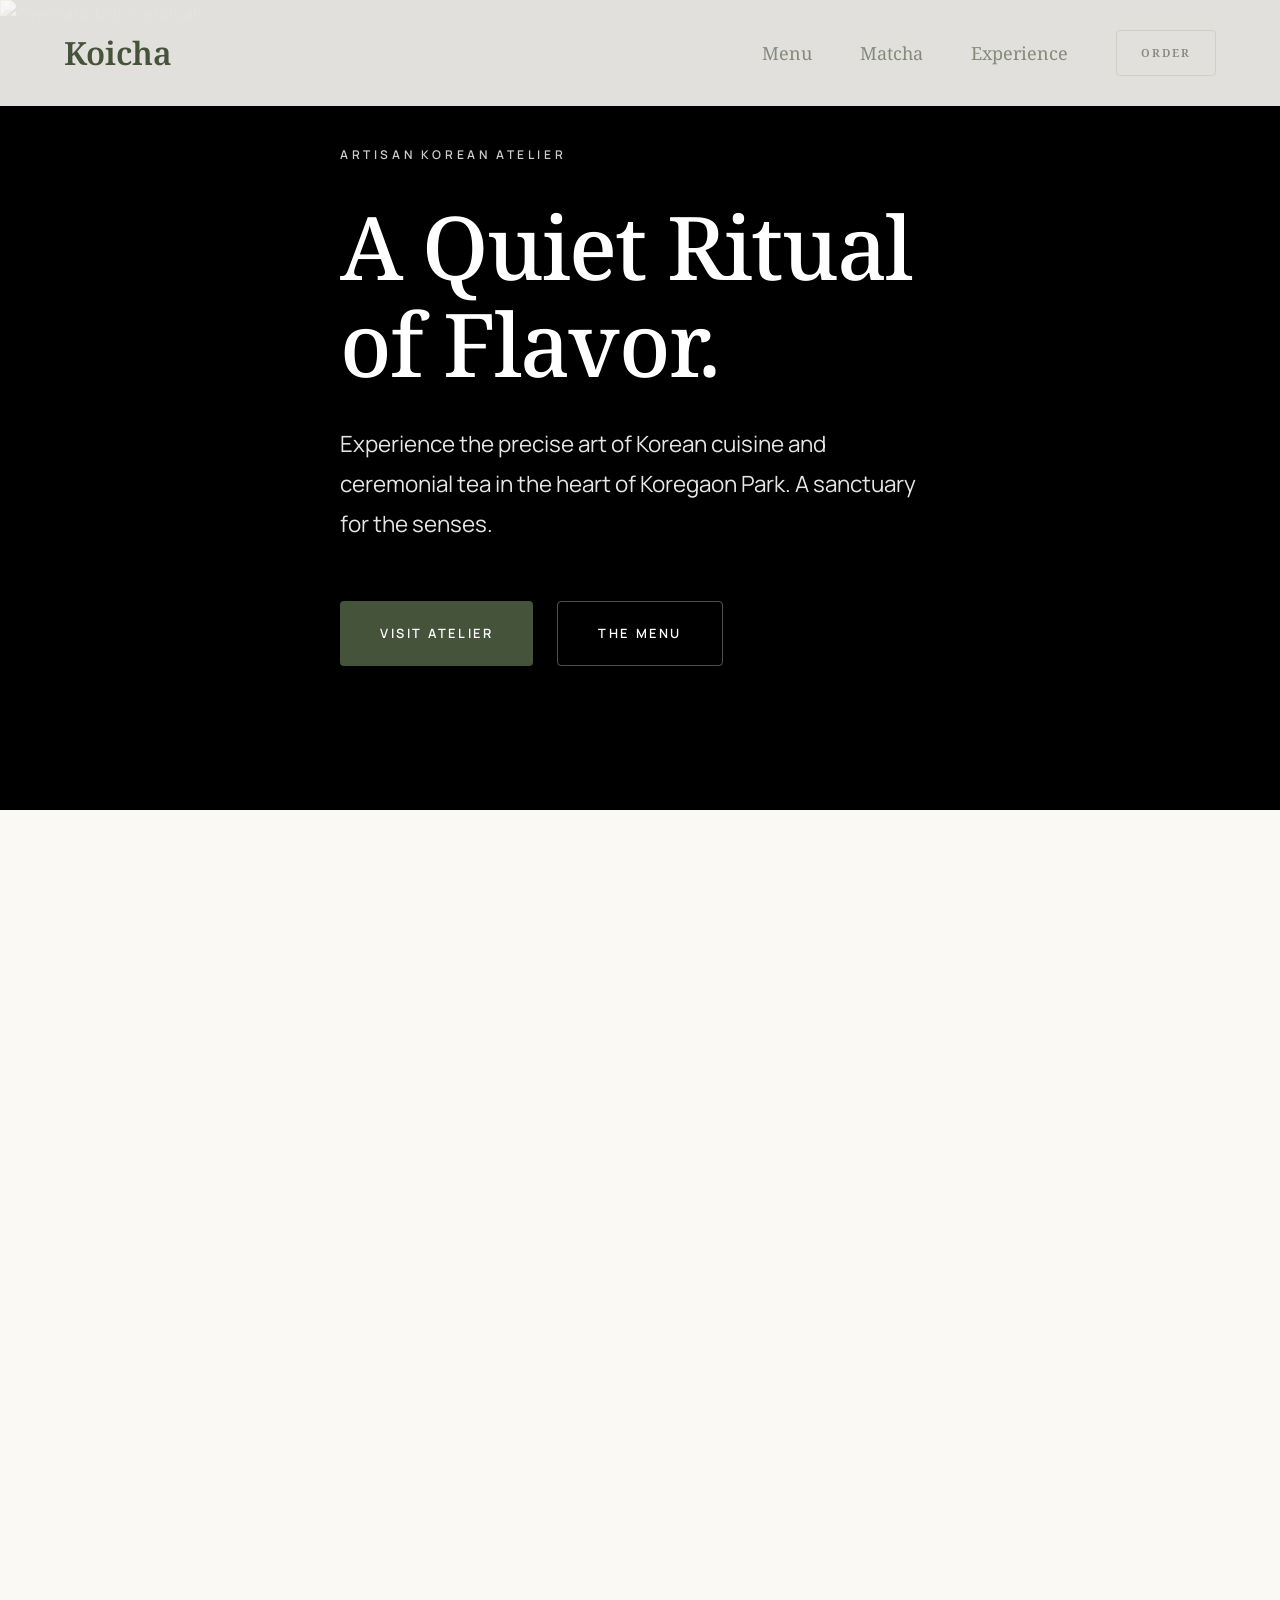
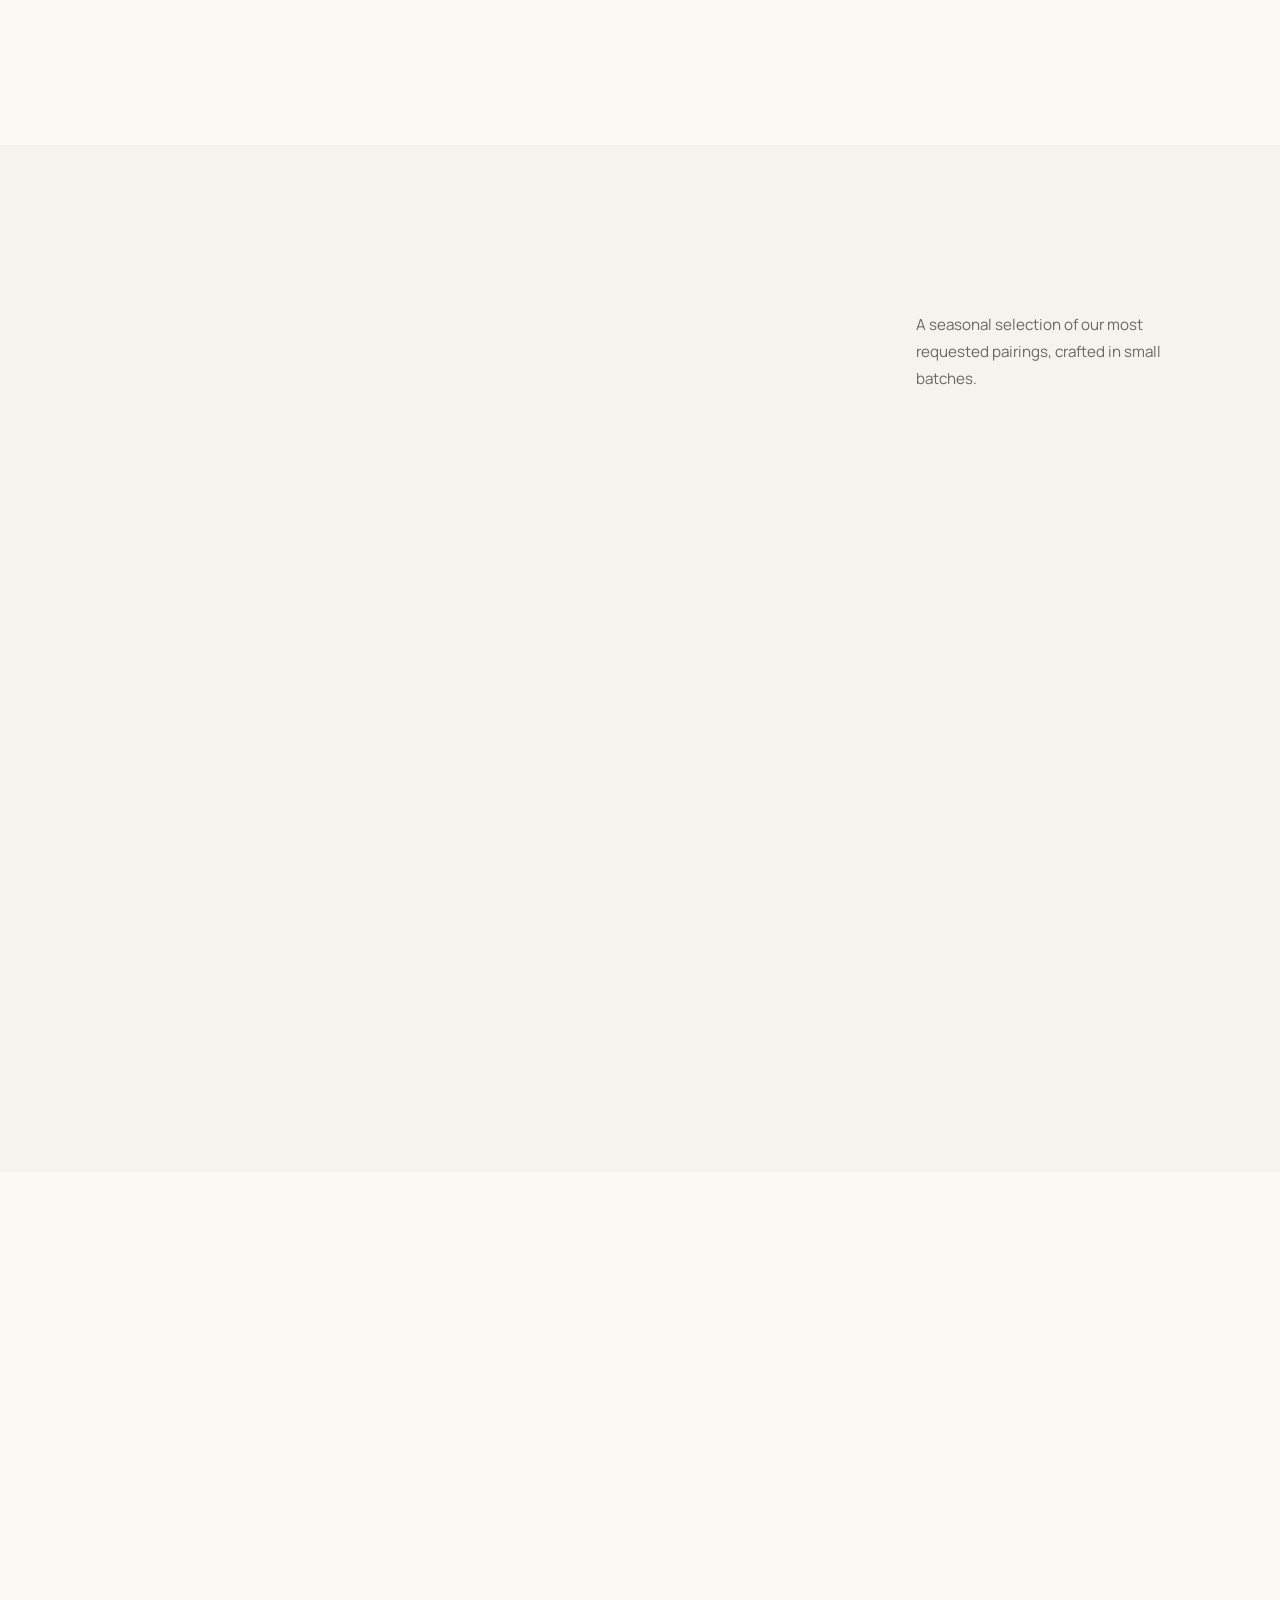
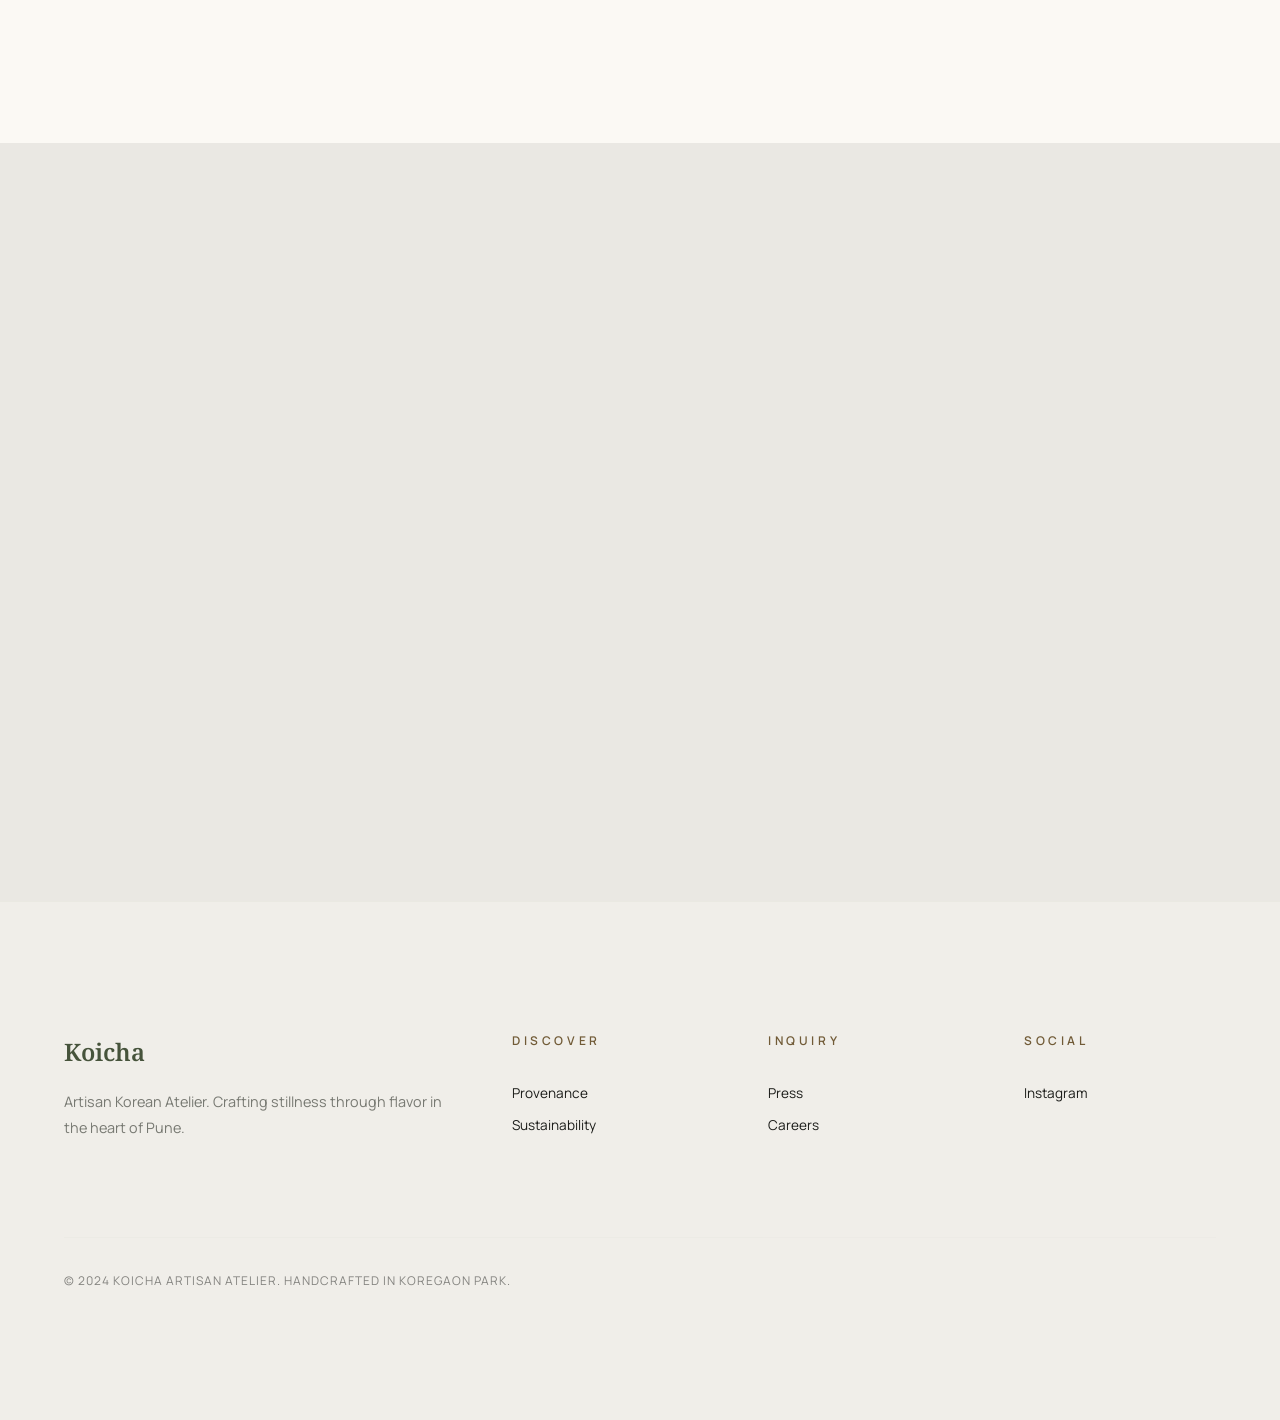
==== commit 2f03a8a2: "feat: Stitch Remix Visual Overhaul - Production Launch" ====
--- a/docs/index.html
+++ b/docs/index.html
@@ -368,49 +368,13 @@
   <link rel="preconnect" href="https://fonts.googleapis.com">
   <link rel="preconnect" href="https://fonts.gstatic.com" crossorigin>
   <link
-    href="https://fonts.googleapis.com/css2?family=Inter:wght@400;500;600;700&family=Playfair+Display:wght@700&display=swap"
+    href="https://fonts.googleapis.com/css2?family=Noto+Serif:ital,wght@0,400;0,600;0,700;1,400&family=Manrope:wght@300;400;500;600&display=swap"
     rel="stylesheet">
 
   <!-- Styles -->
   <link rel="stylesheet" href="https://ishanlagrawal.github.io/koicha-seo-engine/static/css/style.css">
 
   
-<style>
-.hero-home { padding: 8rem 0; background-color: var(--white); overflow: hidden; }
-.hero-grid { display: grid; grid-template-columns: 1.2fr 1fr; gap: 4rem; align-items: center; }
-.badge { display: inline-block; padding: 6px 16px; background-color: rgba(58, 157, 143, 0.1); color: var(--primary); border-radius: 30px; font-weight: 700; font-size: 0.85rem; text-transform: uppercase; letter-spacing: 1px; margin-bottom: 2rem; }
-.hero-text h1 { font-size: 4rem; margin-bottom: 1.5rem; }
-.hero-description { font-size: 1.25rem; color: var(--text-light); margin-bottom: 3rem; max-width: 550px; }
-.hero-actions { display: flex; gap: 1rem; }
-
-.hero-img { width: 100%; height: auto; border-radius: 24px; box-shadow: 0 20px 80px rgba(0,0,0,0.1); }
-
-.features { padding: 6rem 0; background-color: var(--secondary); }
-.features-grid { display: grid; grid-template-columns: repeat(3, 1fr); gap: 3rem; }
-.feature { background: var(--white); padding: 3rem; border-radius: 20px; box-shadow: var(--shadow); }
-.feature-icon { font-size: 2.5rem; margin-bottom: 1.5rem; }
-.feature h3 { font-family: var(--font-main); font-size: 1.5rem; margin-bottom: 1rem; }
-
-.location-section { padding: 8rem 0; background-color: var(--white); }
-.l-grid { display: grid; grid-template-columns: 1fr 1.5fr; gap: 6rem; align-items: center; }
-.l-details { display: grid; grid-template-columns: 1fr 1fr; gap: 2rem; margin: 2rem 0 3rem; }
-.l-item strong { display: block; margin-bottom: 0.5rem; color: var(--primary); font-size: 0.9rem; text-transform: uppercase; }
-
-.instagram-tease { padding: 6rem 1.5rem 10rem; }
-.ig-header { display: flex; justify-content: space-between; align-items: baseline; margin-bottom: 3rem; }
-.ig-grid { display: grid; grid-template-columns: repeat(4, 1fr); gap: 1.5rem; }
-.ig-box { aspect-ratio: 1; background-color: #eee; border-radius: 12px; }
-
-@media (max-width: 992px) {
-  .hero-grid, .l-grid, .features-grid { grid-template-columns: 1fr; }
-  .hero-home { padding: 4rem 0; }
-  .hero-text { text-align: center; }
-  .hero-description { margin: 0 auto 3rem; }
-  .hero-actions { justify-content: center; }
-  .ig-grid { grid-template-columns: 1fr 1fr; }
-}
-</style>
-
 </head>
 
 <body>
@@ -418,19 +382,15 @@
   <!-- Header / Nav -->
   <header class="site-header">
     <div class="container site-header-inner">
-      <a href="https://ishanlagrawal.github.io/koicha-seo-engine/" class="logo" aria-label="Koicha Home">
-        <img src="https://ishanlagrawal.github.io/koicha-seo-engine/static/images/koicha_logo_round.png" alt="Koicha Logo" class="header-logo-img">
-        <div class="logo-group">
-            <span class="logo-text">Koicha</span>
-            <span class="logo-tagline">The Art of Matcha & More</span>
-        </div>
+      <a href="https://ishanlagrawal.github.io/koicha-seo-engine/" class="logo" aria-label="Koicha Home" style="text-decoration: none;">
+        <span class="logo-text">Koicha</span>
       </a>
-      <nav class="main-nav" aria-label="Main navigation">
+      <nav class="nav-links" aria-label="Main navigation">
         <a href="https://ishanlagrawal.github.io/koicha-seo-engine/menu.html">Menu</a>
         <a href="https://ishanlagrawal.github.io/koicha-seo-engine/matcha-pune.html">Matcha</a>
-        <a href="https://ishanlagrawal.github.io/koicha-seo-engine/korean-food-pune-guide.html">Guide</a>
-        <a href="https://www.swiggy.com/direct/brand/771805" class="btn btn-primary" target="_blank" rel="noopener"
-          id="order-swiggy-nav">Order on Swiggy</a>
+        <a href="https://ishanlagrawal.github.io/koicha-seo-engine/korean-food-pune-guide.html">Experience</a>
+        <a href="https://www.swiggy.com/direct/brand/771805" class="btn btn-outline" target="_blank" rel="noopener"
+          id="order-swiggy-nav" style="padding: 0.75rem 1.5rem; font-size: 0.7rem; letter-spacing: 2px;">Order</a>
       </nav>
     </div>
   </header>
@@ -438,97 +398,209 @@
   <!-- Page Content -->
   <main id="main-content">
     
-<section class="hero-home">
-  <div class="container hero-grid">
-    <div class="hero-text">
-      <span class="badge">Artisan Korean Food & Matcha</span>
-      <h1>Artisan Spirit,<br>Hand-Rolled Daily.</h1>
-      <p class="hero-description">Experience ceremonial grade matcha and small-batch Korean street food in the heart of Koregaon Park. Every dish is a story of craft and culture.</p>
-      <div class="hero-actions">
-        <a href="https://ishanlagrawal.github.io/koicha-seo-engine/menu.html" class="btn btn-primary btn-large">View Selection</a>
-        <a href="https://wa.me/917350858583" class="btn btn-secondary btn-large">Chat with Artisan</a>
-      </div>
-    </div>
-    <div class="hero-image-container">
-      <div class="image-box">
-        <img src="https://ishanlagrawal.github.io/koicha-seo-engine/assets/blog/artisan_gimbap.png" alt="Artisan Koicha Gimbap close-up" class="hero-img">
+<!-- Hero: The Cinematic Entry -->
+<section class="hero-home" style="position: relative; height: 90vh; display: flex; align-items: center; overflow: hidden; padding: 0; background: #000;">
+  <div style="position: absolute; inset: 0; z-index: 1;">
+    <img src="https://ishanlagrawal.github.io/koicha-seo-engine/static/images/koicha-korean-food-matcha-koregaon-park-pune.jpg" 
+         alt="Cinematic Matcha Ritual" 
+         style="width: 100%; height: 100%; object-cover; brightness: 0.7;">
+  </div>
+  <div class="container" style="position: relative; z-index: 2; color: #fff;">
+    <div style="max-width: 800px;">
+      <span class="label-md" style="color: rgba(255,255,255,0.8); margin-bottom: 2rem;">Artisan Korean Atelier</span>
+      <h1 style="margin-bottom: 2rem;">A Quiet Ritual<br>of Flavor.</h1>
+      <p style="color: rgba(255,255,255,0.9); font-size: 1.4rem; margin-bottom: 3.5rem; max-width: 600px;">
+        Experience the precise art of Korean cuisine and ceremonial tea in the heart of Koregaon Park. A sanctuary for the senses.
+      </p>
+      <div style="display: flex; gap: 1.5rem;">
+        <a href="https://maps.app.goo.gl/rn9ENjkKKTEPSPDq5" class="btn btn-primary">Visit Atelier</a>
+        <a href="https://ishanlagrawal.github.io/koicha-seo-engine/menu.html" class="btn btn-outline" style="border-color: rgba(255,255,255,0.3); color: #fff;">The Menu</a>
       </div>
     </div>
   </div>
 </section>
 
-<section class="reviews-section">
-  <div class="container">
-    <div class="section-header center">
-      <span class="badge">Loved by Pune</span>
-      <h2>Guest Experiences</h2>
-    </div>
-    <div class="reviews-grid">
-      
-      <div class="review-card">
-        <div class="rating">{"⭐" * review.rating}</div>
-        <p class="review-text">"The Matcha Gimbap is legendary. Genuine artisan vibes!"</p>
-        <div class="review-author">— Ananya P.</div>
-      </div>
-      
-      <div class="review-card">
-        <div class="rating">{"⭐" * review.rating}</div>
-        <p class="review-text">"Best Korean spot in Pune, Lane 7 just got better."</p>
-        <div class="review-author">— Rahul S.</div>
-      </div>
-      
-      <div class="review-card">
-        <div class="rating">{"⭐" * review.rating}</div>
-        <p class="review-text">"Authentic and soulful. The tteokbokki is perfect."</p>
-        <div class="review-author">— Priya D.</div>
-      </div>
-      
+<!-- Brand Story: The Modern Archivist -->
+<section style="background: var(--surface);">
+  <div class="container" style="display: grid; grid-template-columns: 1fr 1.2fr; gap: 8rem; align-items: center;">
+    <div data-reveal>
+      <span class="label-md" style="margin-bottom: 1.5rem;">The Provenance</span>
+      <h2 style="margin-bottom: 2.5rem;">Rooted in Tradition,<br>Refined in Pune.</h2>
+      <div style="color: var(--on-surface-variant); line-height: 1.8; font-size: 1.15rem;">
+        <p style="margin-bottom: 2rem;">
+          Koicha was born from a desire to translate the meditative pace of a Korean tea ceremony into a modern culinary language. We believe that true luxury lies in the space between the notes—the silence that accompanies a perfectly poured bowl of matcha.
+        </p>
+        <p>
+          In our Lane 7 atelier, every ingredient is curated with an archivist’s precision, from hand-rolled gimbap to ceremonial grade tea sourced directly from Shizuoka, Japan.
+        </p>
+      </div>
+      <div style="margin-top: 4rem;">
+        <a href="https://ishanlagrawal.github.io/koicha-seo-engine/korean-food-pune-guide.html" class="label-md" style="text-decoration: none; display: flex; items-center; gap: 1rem; color: var(--primary);">
+          Explore Our Philosophy <span style="width: 40px; height: 1px; background: var(--secondary); margin-top: 0.5rem;"></span>
+        </a>
+      </div>
+    </div>
+    <div style="position: relative;" data-reveal>
+      <div style="position: absolute; inset: -20px; background: var(--surface-container-low); transform: translate(40px, 40px); z-index: 1;"></div>
+      <img src="https://ishanlagrawal.github.io/koicha-seo-engine/assets/blog/artisan_gimbap.png" 
+           alt="Hand-Rolled Gimbap Art" 
+           style="position: relative; z-index: 2; width: 100%; border-radius: 2px; filter: contrast(1.05);">
     </div>
   </div>
 </section>
 
-<section class="features">
-  <div class="container features-grid">
-    <div class="feature">
-      <div class="feature-icon">🍵</div>
-      <h3>Ceremonial Matcha</h3>
-      <p>Sourced from Shizuoka, Japan. Hand-whisked to order for the purest 'Zen' in Pune.</p>
-    </div>
-    <div class="feature">
-      <div class="feature-icon">🥡</div>
-      <h3>Micro-Batch Gimbap</h3>
-      <p>Not mass-produced. Hand-rolled in tiny batches to ensure every grain of rice is perfect.</p>
+<!-- Signature Highlights: Artisan Tray -->
+<section style="background: var(--surface-container-low);">
+  <div class="container">
+    <div style="display: flex; justify-content: space-between; align-items: flex-end; margin-bottom: 6rem;">
+      <div data-reveal>
+        <span class="label-md" style="margin-bottom: 1rem;">Our Specialties</span>
+        <h2>Artisan Highlights</h2>
+      </div>
+      <p style="max-width: 300px; font-size: 0.95rem; opacity: 0.8;" data-reveal>A seasonal selection of our most requested pairings, crafted in small batches.</p>
+    </div>
+    
+    <div style="display: grid; grid-template-columns: repeat(3, 1fr); gap: 4rem;">
+      <!-- Highlight 1 -->
+      <div class="ghost-border" style="background: var(--surface-container-lowest); padding: 2.5rem; border-radius: 4px; transition: var(--transition);" data-reveal>
+        <div style="aspect-ratio: 1; background: #fdfaf7; margin-bottom: 2rem; overflow: hidden;">
+          <img src="https://ishanlagrawal.github.io/koicha-seo-engine/static/images/matcha-pune-ceremony.jpg" alt="Matcha Ritual" style="width: 100%; height: 100%; object-fit: cover;">
+        </div>
+        <div style="display: flex; justify-content: space-between; margin-bottom: 1rem;">
+          <h3 style="font-size: 1.5rem;">Ceremonial Matcha</h3>
+          <span class="label-md" style="font-size: 0.6rem;">Shizuoka</span>
+        </div>
+        <p style="font-size: 0.9rem; line-height: 1.6;">Whisked to order. Pure, vegetal, and grounded. The heartbeat of our atelier.</p>
+      </div>
+
+      <!-- Highlight 2 (Asymmetrical offset) -->
+      <div class="ghost-border" style="background: var(--surface-container-lowest); padding: 2.5rem; border-radius: 4px; margin-top: 4rem; transition: var(--transition);" data-reveal>
+        <div style="aspect-ratio: 1; background: #fdfaf7; margin-bottom: 2rem; overflow: hidden;">
+          <img src="https://ishanlagrawal.github.io/koicha-seo-engine/assets/blog/artisan_gimbap.png" alt="Gimbap Select" style="width: 100%; height: 100%; object-fit: cover;">
+        </div>
+        <div style="display: flex; justify-content: space-between; margin-bottom: 1rem;">
+          <h3 style="font-size: 1.5rem;">Micro-Batch Gimbap</h3>
+          <span class="label-md" style="font-size: 0.6rem;">Hand-Rolled</span>
+        </div>
+        <p style="font-size: 0.9rem; line-height: 1.6;">Precision-rolled with seasoned rice and curated fillings. A tactile journey of flavor.</p>
+      </div>
+
+      <!-- Highlight 3 -->
+      <div class="ghost-border" style="background: var(--surface-container-lowest); padding: 2.5rem; border-radius: 4px; transition: var(--transition);" data-reveal>
+        <div style="aspect-ratio: 1; background: #fdfaf7; margin-bottom: 2rem; overflow: hidden;">
+          <img src="https://ishanlagrawal.github.io/koicha-seo-engine/static/images/yangnyeom-chicken-pune.jpg" alt="Yangnyeom Chicken" style="width: 100%; height: 100%; object-fit: cover;">
+        </div>
+        <div style="display: flex; justify-content: space-between; margin-bottom: 1rem;">
+          <h3 style="font-size: 1.5rem;">Soulful Spices</h3>
+          <span class="label-md" style="font-size: 0.6rem;">Artisan Spice</span>
+        </div>
+        <p style="font-size: 0.9rem; line-height: 1.6;">Crisp textures and deep fermented glazes. Classic flavors met with modern craft.</p>
+      </div>
     </div>
   </div>
 </section>
 
+<!-- Social Proof: The Quiet Voice -->
+<section style="background: var(--surface);">
+  <div class="container" style="text-align: center; max-width: 900px;" data-reveal>
+    <div style="font-family: var(--font-display); font-size: 4rem; color: var(--secondary); margin-bottom: 2rem; opacity: 0.3;">“</div>
+    <blockquote style="font-family: var(--font-display); font-size: 2.2rem; font-style: italic; color: var(--primary); line-height: 1.4; margin-bottom: 3rem;">
+      
+        "The Matcha Gimbap is legendary. Genuine artisan vibes!"
+      
+    </blockquote>
+    <cite class="label-md">— Ananya P.</cite>
+  </div>
+</section>
+
+<!-- Visit: The Atelier Cutout -->
+<section style="background: var(--surface-container-high); overflow: hidden;">
+  <div class="container" style="display: grid; grid-template-columns: 1fr 1fr; gap: 8rem; align-items: center;">
+    <div data-reveal>
+      <span class="label-md" style="margin-bottom: 1.5rem;">Location</span>
+      <h2 style="margin-bottom: 3rem;">Visit the Atelier</h2>
+      <div style="display: grid; grid-template-columns: 1fr 1fr; gap: 4rem;">
+        <div>
+          <h4 style="margin-bottom: 0.5rem; font-size: 1rem;">Address</h4>
+          <p style="font-size: 0.95rem; opacity: 0.8;">Lane 7, Koregaon Park,<br>Pune, 411001</p>
+        </div>
+        <div>
+          <h4 style="margin-bottom: 0.5rem; font-size: 1rem;">Contact</h4>
+          <p style="font-size: 0.95rem; opacity: 0.8;">917350858583<br>@koicha.india</p>
+        </div>
+        <div>
+          <h4 style="margin-bottom: 0.5rem; font-size: 1rem;">Hours</h4>
+          <p style="font-size: 0.95rem; opacity: 0.8;">2 PM – 11 PM (Closed Mondays)</p>
+        </div>
+      </div>
+      <div style="margin-top: 4rem;">
+        <a href="https://maps.app.goo.gl/rn9ENjkKKTEPSPDq5" class="btn btn-primary">Get Directions</a>
+      </div>
+    </div>
+    <div style="display: flex; justify-content: center;" data-reveal>
+      <div style="width: 500px; height: 500px; border-radius: 50%; background: var(--surface-container); border: 20px solid var(--surface); overflow: hidden; position: relative;">
+        <!-- Abstract Map Representation or Actual Image if available -->
+        <img src="https://ishanlagrawal.github.io/koicha-seo-engine/static/images/koicha-korean-food-matcha-koregaon-park-pune.jpg" 
+             alt="Find us in Lane 7" 
+             style="width: 100%; height: 100%; object-fit: cover; opacity: 0.6; grayscale: 1;">
+        <div style="position: absolute; inset: 0; display: flex; align-items: center; justify-content: center;">
+          <div style="width: 16px; height: 16px; background: var(--secondary); border-radius: 50%; box-shadow: 0 0 20px var(--secondary);"></div>
+        </div>
+      </div>
+    </div>
+  </div>
+</section>
+
   </main>
 
   <!-- Mobile Conversion Bar (Lane 7 Guidance) -->
   <div class="mobile-conversion-bar">
-    <a href="https://www.swiggy.com/direct/brand/771805" class="cta-item" target="_blank">
-      <span class="cta-icon">🥡</span>
-      <span class="cta-label">Order</span>
+    <a href="https://www.swiggy.com/direct/brand/771805" class="cta-item" target="_blank" style="text-decoration: none; color: #fff; text-align: center;">
+      <div style="font-size: 1.2rem;">🥡</div>
+      <div style="font-size: 0.6rem; text-transform: uppercase; letter-spacing: 1px;">Order</div>
     </a>
-    <a href="https://wa.me/917350858583" class="cta-item" target="_blank">
-      <span class="cta-icon">🍵</span>
-      <span class="cta-label">Chat</span>
+    <a href="https://wa.me/917350858583" class="cta-item" target="_blank" style="text-decoration: none; color: #fff; text-align: center;">
+      <div style="font-size: 1.2rem;">🍵</div>
+      <div style="font-size: 0.6rem; text-transform: uppercase; letter-spacing: 1px;">Chat</div>
     </a>
-    <a href="https://maps.app.goo.gl/rn9ENjkKKTEPSPDq5" class="cta-item" target="_blank">
-      <span class="cta-icon">📍</span>
-      <span class="cta-label">Lane 7</span>
+    <a href="https://maps.app.goo.gl/rn9ENjkKKTEPSPDq5" class="cta-item" target="_blank" style="text-decoration: none; color: #fff; text-align: center;">
+      <div style="font-size: 1.2rem;">📍</div>
+      <div style="font-size: 0.6rem; text-transform: uppercase; letter-spacing: 1px;">Lane 7</div>
     </a>
   </div>
 
   <!-- Footer -->
-  <footer class="site-footer">
+  <footer class="site-footer ghost-border" style="border-left: 0; border-right: 0; border-bottom: 0;">
     <div class="container">
-      <div class="logo-group">
-        <span class="logo-text">Koicha</span>
-      </div>
-      <div class="footer-line"></div>
-      <p>Artisan Kitchen & Local Matcha Project</p>
-      <p class="footer-bottom">© 2024 Koicha. Handcrafted in Koregaon Park.</p>
+      <div class="footer-grid">
+        <div class="footer-brand">
+          <span class="logo-text" style="font-size: 1.5rem;">Koicha</span>
+          <p style="margin-top: 1rem; font-size: 0.9rem; opacity: 0.7;">Artisan Korean Atelier. Crafting stillness through flavor in the heart of Pune.</p>
+        </div>
+        <div class="footer-nav">
+          <span class="label-md" style="margin-bottom: 1.5rem;">Discover</span>
+          <ul style="list-style: none; line-height: 2;">
+            <li><a href="#" style="text-decoration: none; color: inherit; font-size: 0.85rem;">Provenance</a></li>
+            <li><a href="#" style="text-decoration: none; color: inherit; font-size: 0.85rem;">Sustainability</a></li>
+          </ul>
+        </div>
+        <div class="footer-nav">
+          <span class="label-md" style="margin-bottom: 1.5rem;">Inquiry</span>
+          <ul style="list-style: none; line-height: 2;">
+            <li><a href="#" style="text-decoration: none; color: inherit; font-size: 0.85rem;">Press</a></li>
+            <li><a href="#" style="text-decoration: none; color: inherit; font-size: 0.85rem;">Careers</a></li>
+          </ul>
+        </div>
+        <div class="footer-nav">
+          <span class="label-md" style="margin-bottom: 1.5rem;">Social</span>
+          <ul style="list-style: none; line-height: 2;">
+            <li><a href="#" style="text-decoration: none; color: inherit; font-size: 0.85rem;">Instagram</a></li>
+          </ul>
+        </div>
+      </div>
+      <div style="margin-top: 6rem; padding-top: 2rem; border-top: 1px solid rgba(197, 200, 189, 0.15); font-size: 0.75rem; opacity: 0.5; letter-spacing: 1px; text-transform: uppercase;">
+        © 2024 Koicha Artisan Atelier. Handcrafted in Koregaon Park.
+      </div>
     </div>
   </footer>
 
